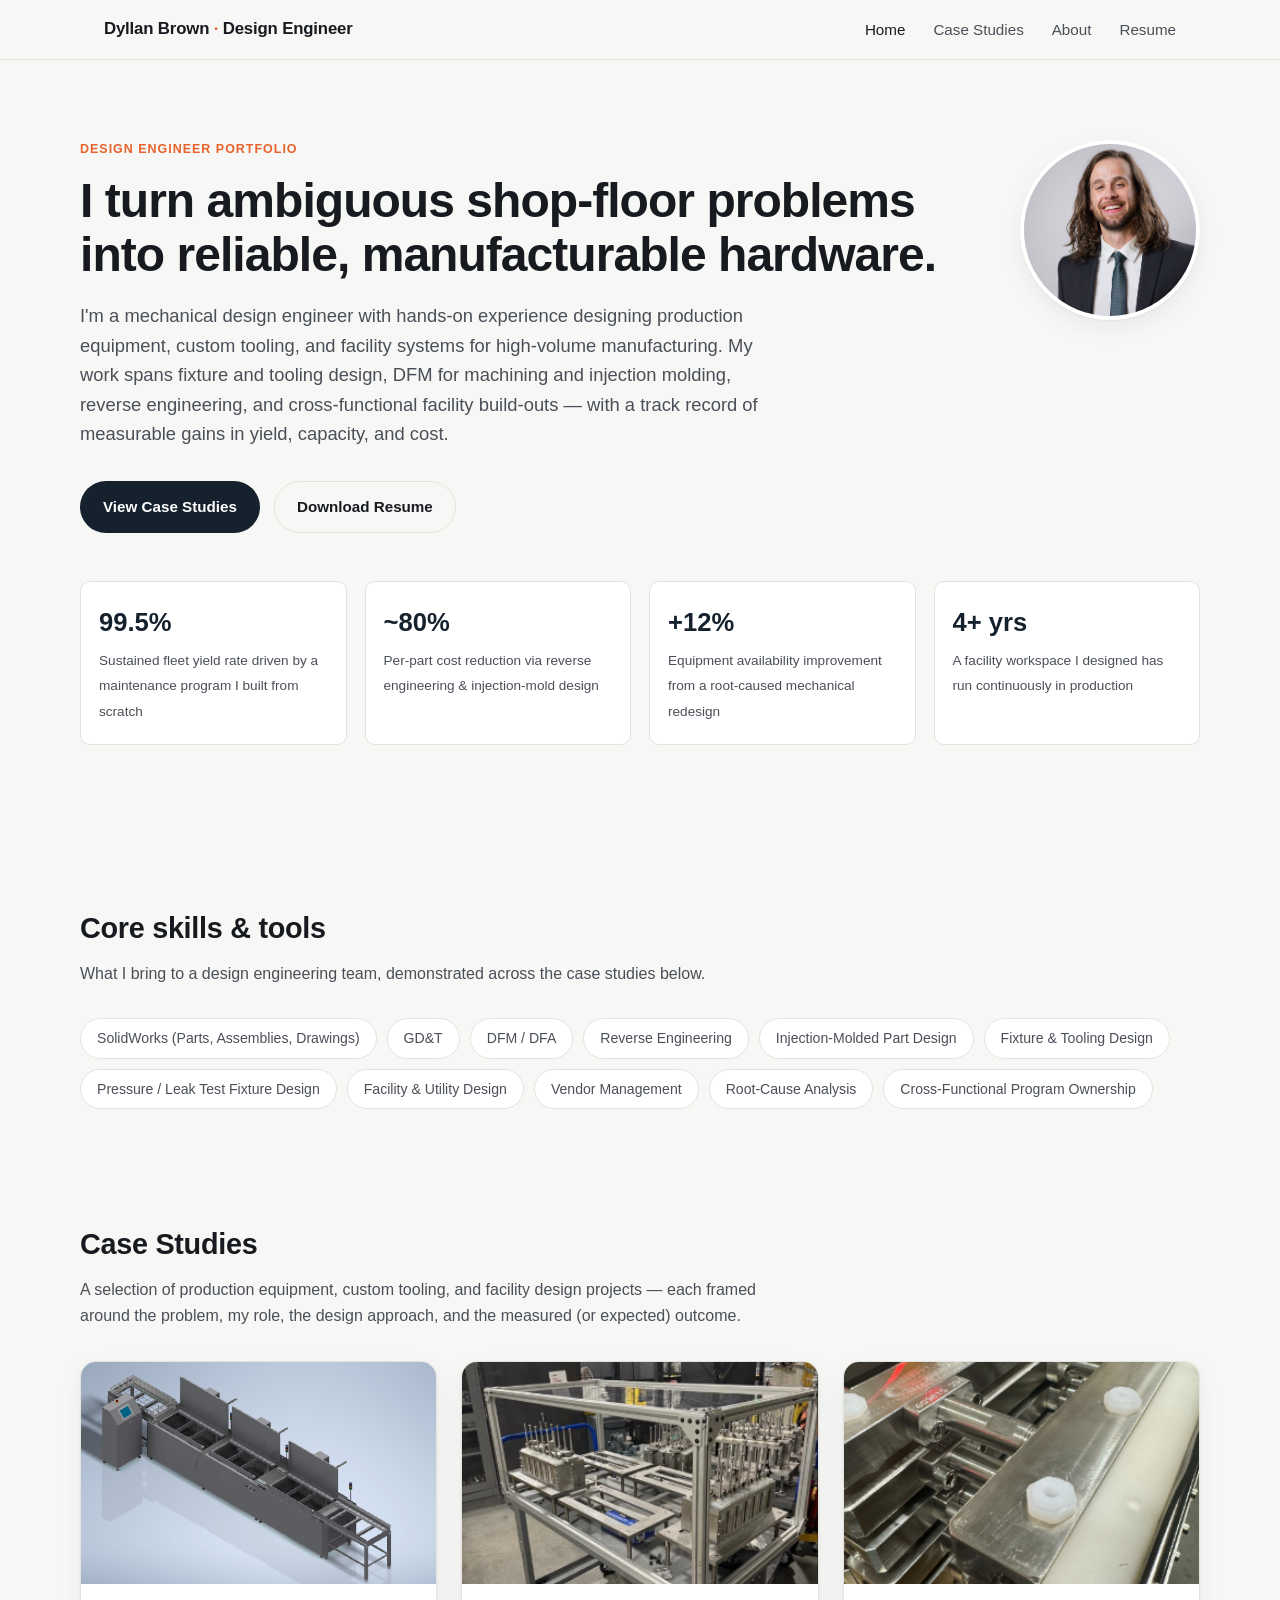
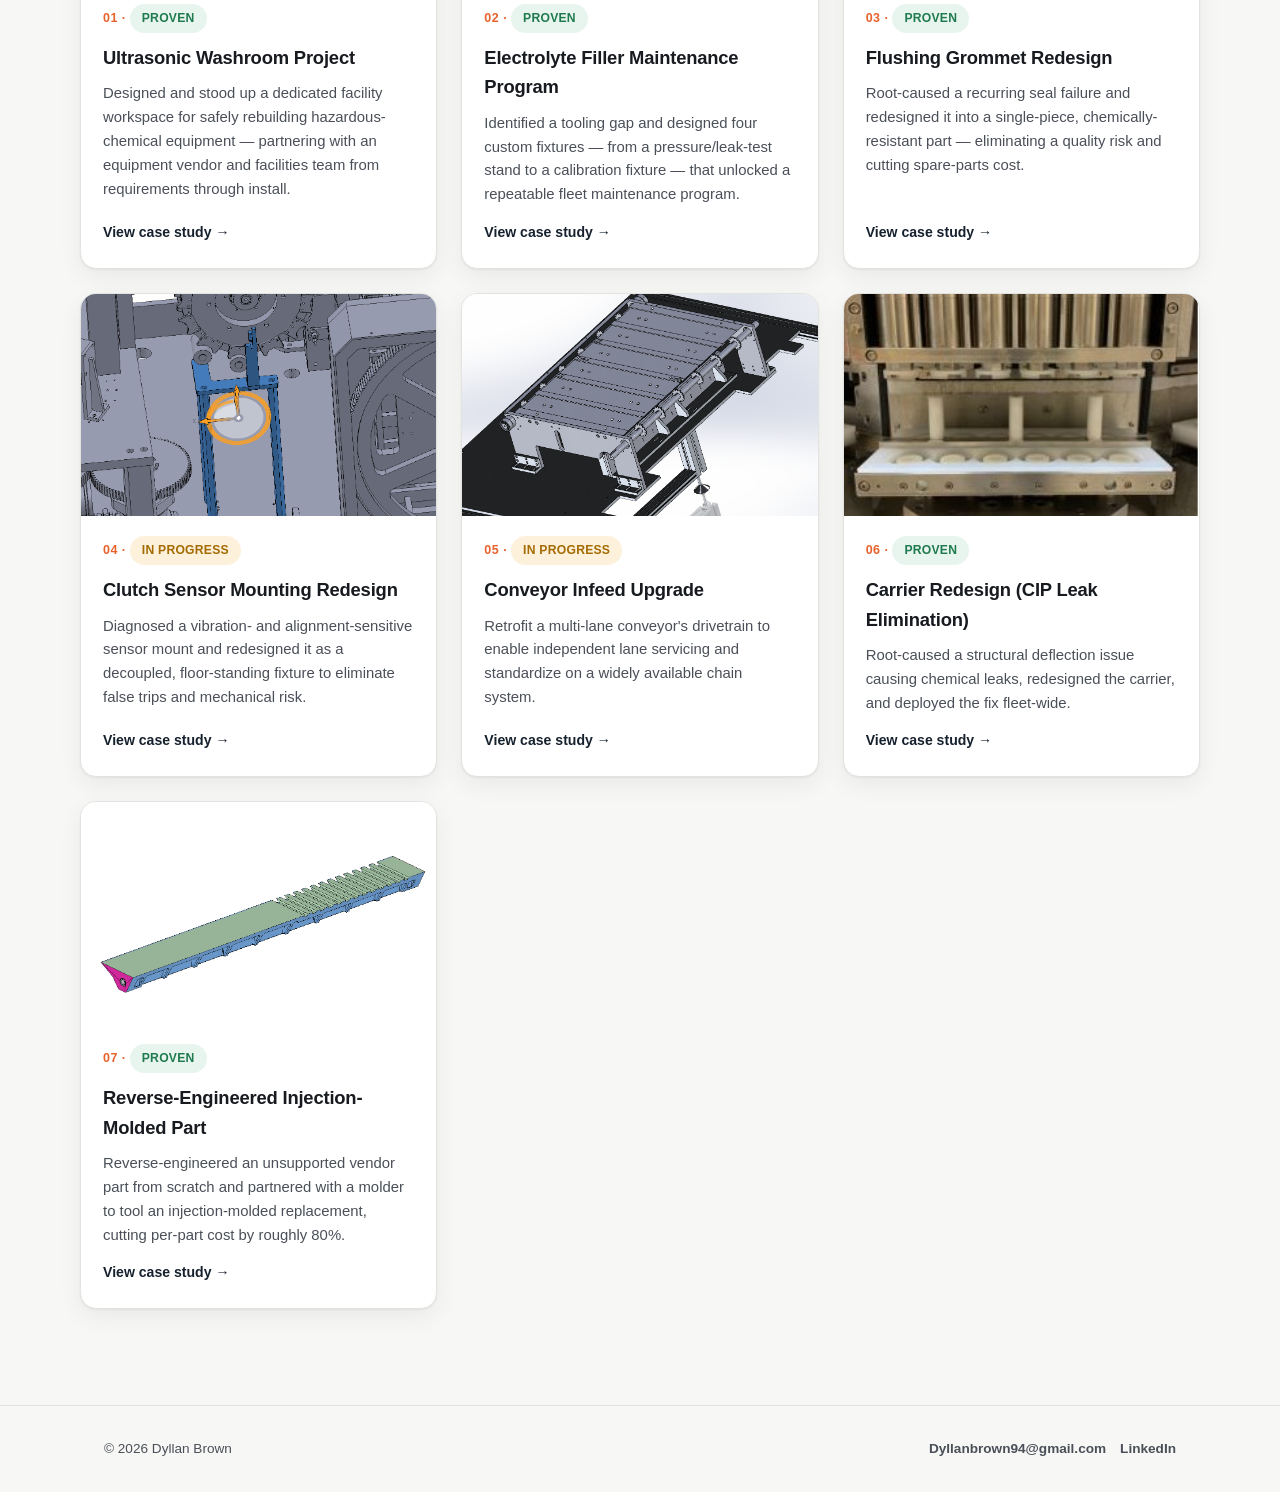
==== index.html @ 41548aa2 "Add files via upload initial portfolio upload" ====
<!DOCTYPE html>
<html lang="en">
<head>
  <meta charset="UTF-8">
  <meta name="viewport" content="width=device-width, initial-scale=1.0">
  <title>Dyllan Brown — Design Engineer Portfolio</title>
  <meta name="description" content="Design engineer portfolio — production equipment, custom fixtures, and facility design case studies.">
  <link rel="stylesheet" href="css/styles.css">
</head>
<body>

  <header class="site-header">
    <nav class="nav">
      <a class="nav-brand" href="index.html">Dyllan Brown <span class="brand-accent">·</span> Design Engineer</a>
      <button class="nav-toggle" aria-label="Toggle navigation">&#9776;</button>
      <ul class="nav-links">
        <li><a href="index.html" class="active">Home</a></li>
        <li><a href="index.html#case-studies">Case Studies</a></li>
        <li><a href="about.html">About</a></li>
        <li><a href="about.html#resume">Resume</a></li>
      </ul>
    </nav>
  </header>

  <main>
    <section class="hero container">
      <div class="hero-flex">
        <div class="hero-text">
          <p class="eyebrow">Design Engineer Portfolio</p>
          <h1>I turn ambiguous shop-floor problems into reliable, manufacturable hardware.</h1>
          <p class="lede">
            I'm a mechanical design engineer with hands-on experience designing production equipment, custom tooling, and
            facility systems for high-volume manufacturing. My work spans fixture and tooling design, DFM for machining and
            injection molding, reverse engineering, and cross-functional facility build-outs — with a track record of
            measurable gains in yield, capacity, and cost.
          </p>
          <div class="btn-row">
            <a class="btn btn-primary" href="#case-studies">View Case Studies</a>
            <a class="btn btn-secondary" href="about.html#resume">Download Resume</a>
          </div>
        </div>
        <div class="hero-photo">
          <img src="assets/images/headshot.jpg" alt="Portrait of Dyllan Brown">
        </div>
      </div>

      <div class="stat-strip">
        <div class="stat-chip">
          <span class="stat-number">99.5%</span>
          <span class="stat-label">Sustained fleet yield rate driven by a maintenance program I built from scratch</span>
        </div>
        <div class="stat-chip">
          <span class="stat-number">~80%</span>
          <span class="stat-label">Per-part cost reduction via reverse engineering &amp; injection-mold design</span>
        </div>
        <div class="stat-chip">
          <span class="stat-number">+12%</span>
          <span class="stat-label">Equipment availability improvement from a root-caused mechanical redesign</span>
        </div>
        <div class="stat-chip">
          <span class="stat-number">4+ yrs</span>
          <span class="stat-label">A facility workspace I designed has run continuously in production</span>
        </div>
      </div>
    </section>

    <section class="section container">
      <div class="section-head">
        <h2>Core skills &amp; tools</h2>
        <p>What I bring to a design engineering team, demonstrated across the case studies below.</p>
      </div>
      <div class="pill-row">
        <span class="pill">SolidWorks (Parts, Assemblies, Drawings)</span>
        <span class="pill">GD&amp;T</span>
        <span class="pill">DFM / DFA</span>
        <span class="pill">Reverse Engineering</span>
        <span class="pill">Injection-Molded Part Design</span>
        <span class="pill">Fixture &amp; Tooling Design</span>
        <span class="pill">Pressure / Leak Test Fixture Design</span>
        <span class="pill">Facility &amp; Utility Design</span>
        <span class="pill">Vendor Management</span>
        <span class="pill">Root-Cause Analysis</span>
        <span class="pill">Cross-Functional Program Ownership</span>
      </div>
    </section>

    <section class="section container" id="case-studies">
      <div class="section-head">
        <h2>Case Studies</h2>
        <p>A selection of production equipment, custom tooling, and facility design projects — each framed around the
          problem, my role, the design approach, and the measured (or expected) outcome.</p>
      </div>

      <div class="card-grid">

        <a class="case-card" href="case-studies/ultrasonic-washroom-project.html">
          <div class="card-thumb"><img src="assets/images/ultrasonic-washroom/isometric-render-1.png" alt="Ultrasonic Washroom Project isometric render"></div>
          <div class="card-body">
            <span class="card-index">01 &middot; <span class="badge badge-proven">Proven</span></span>
            <h3>Ultrasonic Washroom Project</h3>
            <p>Designed and stood up a dedicated facility workspace for safely rebuilding hazardous-chemical equipment —
              partnering with an equipment vendor and facilities team from requirements through install.</p>
            <span class="card-link">View case study &rarr;</span>
          </div>
        </a>

        <a class="case-card" href="case-studies/electrolyte-filler-maintenance-program.html">
          <div class="card-thumb"><img src="assets/images/fill-head-cart/photo.png" alt="Fill Head Cart from the Electrolyte Filler Maintenance Program"></div>
          <div class="card-body">
            <span class="card-index">02 &middot; <span class="badge badge-proven">Proven</span></span>
            <h3>Electrolyte Filler Maintenance Program</h3>
            <p>Identified a tooling gap and designed four custom fixtures — from a pressure/leak-test stand to a
              calibration fixture — that unlocked a repeatable fleet maintenance program.</p>
            <span class="card-link">View case study &rarr;</span>
          </div>
        </a>

        <a class="case-card" href="case-studies/flushing-grommet.html">
          <div class="card-thumb"><img src="assets/images/flushing-grommet/photo-produced-parts.png" alt="Flushing Grommet manifold assemblies"></div>
          <div class="card-body">
            <span class="card-index">03 &middot; <span class="badge badge-proven">Proven</span></span>
            <h3>Flushing Grommet Redesign</h3>
            <p>Root-caused a recurring seal failure and redesigned it into a single-piece, chemically-resistant part —
              eliminating a quality risk and cutting spare-parts cost.</p>
            <span class="card-link">View case study &rarr;</span>
          </div>
        </a>

        <a class="case-card" href="case-studies/d14-clutch-sensor-mounting.html">
          <div class="card-thumb"><img src="assets/images/d14-clutch-sensor/v2-render.png" alt="Clutch Sensor Mounting Redesign v2 bracket"></div>
          <div class="card-body">
            <span class="card-index">04 &middot; <span class="badge badge-progress">In Progress</span></span>
            <h3>Clutch Sensor Mounting Redesign</h3>
            <p>Diagnosed a vibration- and alignment-sensitive sensor mount and redesigned it as a decoupled,
              floor-standing fixture to eliminate false trips and mechanical risk.</p>
            <span class="card-link">View case study &rarr;</span>
          </div>
        </a>

        <a class="case-card" href="case-studies/cell-wash-infeed-upgrade.html">
          <div class="card-thumb"><img src="assets/images/cell-wash-infeed/infeed-assembly-render.png" alt="Conveyor Infeed Upgrade assembly render"></div>
          <div class="card-body">
            <span class="card-index">05 &middot; <span class="badge badge-progress">In Progress</span></span>
            <h3>Conveyor Infeed Upgrade</h3>
            <p>Retrofit a multi-lane conveyor's drivetrain to enable independent lane servicing and standardize on a
              widely available chain system.</p>
            <span class="card-link">View case study &rarr;</span>
          </div>
        </a>

        <a class="case-card" href="case-studies/new-boat.html">
          <div class="card-thumb"><img src="assets/images/carrier-redesign/photo-in-service.png" alt="Carrier Redesign docked under the fill head assembly"></div>
          <div class="card-body">
            <span class="card-index">06 &middot; <span class="badge badge-proven">Proven</span></span>
            <h3>Carrier Redesign (CIP Leak Elimination)</h3>
            <p>Root-caused a structural deflection issue causing chemical leaks, redesigned the carrier, and deployed
              the fix fleet-wide.</p>
            <span class="card-link">View case study &rarr;</span>
          </div>
        </a>

        <a class="case-card" href="case-studies/pre-post-weigh-transition-pieces.html">
          <div class="card-thumb"><img src="assets/images/pre-post-weigh/full-part-render-clean.png" alt="Reverse-engineered conveyance transition part"></div>
          <div class="card-body">
            <span class="card-index">07 &middot; <span class="badge badge-proven">Proven</span></span>
            <h3>Reverse-Engineered Injection-Molded Part</h3>
            <p>Reverse-engineered an unsupported vendor part from scratch and partnered with a molder to tool an
              injection-molded replacement, cutting per-part cost by roughly 80%.</p>
            <span class="card-link">View case study &rarr;</span>
          </div>
        </a>

      </div>
    </section>
  </main>

  <footer class="site-footer">
    <div class="container">
      <span>&copy; <span id="year"></span> Dyllan Brown</span>
      <div class="contact-links">
        <a href="mailto:Dyllanbrown94@gmail.com">Dyllanbrown94@gmail.com</a>
        <a href="https://www.linkedin.com/in/dyllan-brown-eng/" target="_blank" rel="noopener">LinkedIn</a>
      </div>
    </div>
  </footer>

  <script src="js/main.js"></script>
  <script>document.getElementById("year").textContent = new Date().getFullYear();</script>
</body>
</html>
---- css/styles.css ----
/* ==========================================================================
   Design Engineer Portfolio — Shared Stylesheet
   Plain CSS, no build step. Edit variables below to re-theme the whole site.
   ========================================================================== */

:root {
  --color-bg: #f7f7f5;
  --color-surface: #ffffff;
  --color-ink: #171a1f;
  --color-ink-soft: #4a4f58;
  --color-border: #e3e3df;
  --color-primary: #16212e;
  --color-accent: #e8622c;
  --color-accent-soft: #fdece2;
  --color-success: #1f7a4d;
  --color-success-soft: #e7f5ee;
  --color-progress: #a36b00;
  --color-progress-soft: #fdf1dc;
  --radius-md: 10px;
  --radius-lg: 16px;
  --shadow-card: 0 1px 2px rgba(23, 26, 31, 0.06), 0 8px 24px rgba(23, 26, 31, 0.06);
  --shadow-card-hover: 0 4px 10px rgba(23, 26, 31, 0.08), 0 16px 32px rgba(23, 26, 31, 0.10);
  --max-width: 1120px;
  --font-sans: -apple-system, BlinkMacSystemFont, "Segoe UI", Roboto, "Helvetica Neue", Arial, sans-serif;
}

* { box-sizing: border-box; }

html { scroll-behavior: smooth; }

body {
  margin: 0;
  font-family: var(--font-sans);
  color: var(--color-ink);
  background: var(--color-bg);
  line-height: 1.6;
  -webkit-font-smoothing: antialiased;
}

img { max-width: 100%; display: block; }

a { color: inherit; }

.container {
  max-width: var(--max-width);
  margin: 0 auto;
  padding: 0 24px;
}

/* ---------- Header / Nav ---------- */

.site-header {
  position: sticky;
  top: 0;
  z-index: 50;
  background: rgba(247, 247, 245, 0.92);
  backdrop-filter: blur(8px);
  border-bottom: 1px solid var(--color-border);
}

.nav {
  display: flex;
  align-items: center;
  justify-content: space-between;
  padding: 16px 24px;
  max-width: var(--max-width);
  margin: 0 auto;
}

.nav-brand {
  font-weight: 700;
  font-size: 1.05rem;
  text-decoration: none;
  letter-spacing: -0.01em;
}

.nav-brand .brand-accent { color: var(--color-accent); }

.nav-links {
  display: flex;
  gap: 28px;
  list-style: none;
  margin: 0;
  padding: 0;
}

.nav-links a {
  text-decoration: none;
  font-size: 0.95rem;
  font-weight: 500;
  color: var(--color-ink-soft);
  transition: color 0.15s ease;
}

.nav-links a:hover,
.nav-links a.active { color: var(--color-ink); }

.nav-toggle {
  display: none;
  background: none;
  border: none;
  font-size: 1.5rem;
  cursor: pointer;
  color: var(--color-ink);
}

@media (max-width: 720px) {
  .nav-toggle { display: block; }
  .nav-links {
    position: absolute;
    top: 100%;
    left: 0;
    right: 0;
    background: var(--color-surface);
    border-bottom: 1px solid var(--color-border);
    flex-direction: column;
    gap: 0;
    display: none;
    padding: 8px 0;
  }
  .nav-links.open { display: flex; }
  .nav-links li { width: 100%; }
  .nav-links a {
    display: block;
    padding: 14px 24px;
  }
}

/* ---------- Hero ---------- */

.hero {
  padding: 80px 0 56px;
}

.hero-flex {
  display: flex;
  align-items: flex-start;
  justify-content: space-between;
  gap: 48px;
}

.hero-text { flex: 1 1 560px; min-width: 0; }

.hero-photo {
  flex: 0 0 auto;
  width: 180px;
  height: 180px;
  border-radius: 50%;
  overflow: hidden;
  border: 4px solid var(--color-surface);
  box-shadow: var(--shadow-card);
  background: #eef0f0;
}

.hero-photo img {
  width: 100%;
  height: 100%;
  object-fit: cover;
}

@media (max-width: 760px) {
  .hero-flex { flex-direction: column-reverse; align-items: center; text-align: center; }
  .hero-text { text-align: left; }
  .hero-photo { width: 140px; height: 140px; }
}

.eyebrow {
  text-transform: uppercase;
  letter-spacing: 0.08em;
  font-size: 0.78rem;
  font-weight: 700;
  color: var(--color-accent);
  margin: 0 0 14px;
}

.hero h1 {
  font-size: clamp(2.1rem, 4vw, 3rem);
  line-height: 1.12;
  margin: 0 0 20px;
  letter-spacing: -0.02em;
}

.hero .lede {
  font-size: 1.15rem;
  color: var(--color-ink-soft);
  max-width: 680px;
  margin: 0 0 32px;
}

.btn-row { display: flex; gap: 14px; flex-wrap: wrap; }

.btn {
  display: inline-flex;
  align-items: center;
  gap: 8px;
  padding: 13px 22px;
  border-radius: 999px;
  text-decoration: none;
  font-weight: 600;
  font-size: 0.95rem;
  transition: transform 0.15s ease, box-shadow 0.15s ease;
  border: 1px solid transparent;
}

.btn:hover { transform: translateY(-1px); }

.btn-primary {
  background: var(--color-primary);
  color: #fff;
}

.btn-secondary {
  background: transparent;
  color: var(--color-ink);
  border-color: var(--color-border);
}

/* ---------- Stat strip ---------- */

.stat-strip {
  display: grid;
  grid-template-columns: repeat(auto-fit, minmax(160px, 1fr));
  gap: 18px;
  margin: 48px 0;
}

.stat-chip {
  background: var(--color-surface);
  border: 1px solid var(--color-border);
  border-radius: var(--radius-md);
  padding: 20px 18px;
  text-align: left;
}

.stat-chip .stat-number {
  font-size: 1.6rem;
  font-weight: 800;
  color: var(--color-primary);
  display: block;
  margin-bottom: 4px;
}

.stat-chip .stat-label {
  font-size: 0.85rem;
  color: var(--color-ink-soft);
}

/* ---------- Section headings ---------- */

.section {
  padding: 56px 0;
}

.section-head {
  margin-bottom: 32px;
  max-width: 680px;
}

.section-head h2 {
  font-size: 1.8rem;
  margin: 0 0 10px;
  letter-spacing: -0.01em;
}

.section-head p {
  color: var(--color-ink-soft);
  margin: 0;
}

/* ---------- Skills pills ---------- */

.pill-row {
  display: flex;
  flex-wrap: wrap;
  gap: 10px;
}

.pill {
  background: var(--color-surface);
  border: 1px solid var(--color-border);
  padding: 8px 16px;
  border-radius: 999px;
  font-size: 0.88rem;
  font-weight: 500;
  color: var(--color-ink-soft);
}

/* ---------- Case study cards grid ---------- */

.card-grid {
  display: grid;
  grid-template-columns: repeat(auto-fill, minmax(300px, 1fr));
  gap: 24px;
}

.case-card {
  background: var(--color-surface);
  border: 1px solid var(--color-border);
  border-radius: var(--radius-lg);
  overflow: hidden;
  text-decoration: none;
  color: inherit;
  display: flex;
  flex-direction: column;
  box-shadow: var(--shadow-card);
  transition: box-shadow 0.18s ease, transform 0.18s ease;
}

.case-card:hover {
  box-shadow: var(--shadow-card-hover);
  transform: translateY(-2px);
}

.case-card .card-thumb {
  aspect-ratio: 16 / 10;
  background: #eef0f0;
  overflow: hidden;
}

.case-card .card-thumb img { width: 100%; height: 100%; object-fit: cover; }

.case-card .card-body {
  padding: 20px 22px 24px;
  display: flex;
  flex-direction: column;
  gap: 10px;
  flex: 1;
}

.case-card .card-index {
  font-size: 0.78rem;
  font-weight: 700;
  color: var(--color-accent);
  letter-spacing: 0.04em;
}

.case-card h3 {
  margin: 0;
  font-size: 1.15rem;
  letter-spacing: -0.01em;
}

.case-card p {
  margin: 0;
  color: var(--color-ink-soft);
  font-size: 0.93rem;
  flex: 1;
}

.card-link {
  font-size: 0.88rem;
  font-weight: 700;
  color: var(--color-primary);
  margin-top: 4px;
}

/* ---------- Status badges ---------- */

.badge {
  display: inline-flex;
  align-items: center;
  gap: 6px;
  padding: 5px 12px;
  border-radius: 999px;
  font-size: 0.76rem;
  font-weight: 700;
  letter-spacing: 0.02em;
  text-transform: uppercase;
}

.badge-proven {
  background: var(--color-success-soft);
  color: var(--color-success);
}

.badge-progress {
  background: var(--color-progress-soft);
  color: var(--color-progress);
}

/* ---------- Case study page ---------- */

.case-hero {
  padding: 56px 0 32px;
  border-bottom: 1px solid var(--color-border);
}

.case-hero .badge { margin-bottom: 16px; }

.case-hero h1 {
  font-size: clamp(1.9rem, 3.4vw, 2.6rem);
  margin: 0 0 14px;
  letter-spacing: -0.02em;
}

.case-hero .subtitle {
  font-size: 1.1rem;
  color: var(--color-ink-soft);
  font-style: italic;
  margin: 0;
}

.image-frame {
  border-radius: var(--radius-lg);
  overflow: hidden;
  border: 1px solid var(--color-border);
  background: #eef0f0;
  margin: 32px 0;
}

.image-frame img { width: 100%; display: block; }

.image-frame figcaption {
  padding: 12px 18px;
  font-size: 0.85rem;
  color: var(--color-ink-soft);
  background: var(--color-surface);
  border-top: 1px solid var(--color-border);
}

.image-grid {
  display: grid;
  grid-template-columns: repeat(auto-fit, minmax(240px, 1fr));
  gap: 20px;
  margin: 32px 0;
}

.image-grid figure { margin: 0; }

.case-body h2 {
  font-size: 1.4rem;
  margin: 40px 0 14px;
  letter-spacing: -0.01em;
}

.case-body h2:first-of-type { margin-top: 0; }

.case-body p { color: var(--color-ink-soft); max-width: 760px; }

.case-body ul {
  color: var(--color-ink-soft);
  max-width: 760px;
  padding-left: 1.2em;
}

.case-body li { margin-bottom: 10px; }

.sub-project {
  border-left: 3px solid var(--color-accent);
  padding: 4px 0 4px 20px;
  margin: 28px 0;
}

.sub-project h3 {
  margin: 0 0 8px;
  font-size: 1.1rem;
}

.sub-project p {
  margin: 0;
  color: var(--color-ink-soft);
  max-width: 720px;
}

.outcome-panel {
  background: var(--color-success-soft);
  border: 1px solid #cdeadb;
  border-radius: var(--radius-lg);
  padding: 28px 28px 8px;
  margin: 20px 0 32px;
}

.outcome-panel.is-progress {
  background: var(--color-progress-soft);
  border-color: #f3dfb0;
}

.outcome-panel h2 { margin-top: 0 !important; }

.stat-grid {
  display: grid;
  grid-template-columns: repeat(auto-fit, minmax(150px, 1fr));
  gap: 16px;
  margin: 18px 0 20px;
}

.stat-card {
  background: var(--color-surface);
  border-radius: var(--radius-md);
  padding: 16px;
  text-align: center;
  border: 1px solid rgba(0,0,0,0.05);
}

.stat-card .big {
  font-size: 1.5rem;
  font-weight: 800;
  color: var(--color-success);
  display: block;
}

.outcome-panel.is-progress .stat-card .big { color: var(--color-progress); }

.stat-card .small {
  font-size: 0.8rem;
  color: var(--color-ink-soft);
  margin-top: 2px;
  display: block;
}

.case-nav {
  display: flex;
  justify-content: space-between;
  align-items: center;
  padding: 36px 0 64px;
  border-top: 1px solid var(--color-border);
  margin-top: 40px;
  gap: 16px;
  flex-wrap: wrap;
}

.case-nav a {
  text-decoration: none;
  font-weight: 600;
  color: var(--color-primary);
  font-size: 0.95rem;
}

.case-nav .all-link {
  color: var(--color-ink-soft);
  font-weight: 500;
}

/* ---------- About page ---------- */

.skills-grid {
  display: grid;
  grid-template-columns: repeat(auto-fit, minmax(240px, 1fr));
  gap: 24px;
}

.skills-group {
  background: var(--color-surface);
  border: 1px solid var(--color-border);
  border-radius: var(--radius-lg);
  padding: 22px 24px;
}

.skills-group h3 {
  margin: 0 0 14px;
  font-size: 1.02rem;
}

.contact-panel {
  background: var(--color-primary);
  color: #fff;
  border-radius: var(--radius-lg);
  padding: 40px;
  display: flex;
  flex-wrap: wrap;
  gap: 24px;
  justify-content: space-between;
  align-items: center;
}

.contact-panel h2 { margin: 0 0 8px; color: #fff; }
.contact-panel p { margin: 0; color: rgba(255,255,255,0.78); }

.contact-links {
  display: flex;
  gap: 14px;
  flex-wrap: wrap;
}

.contact-panel .btn-primary {
  background: #fff;
  color: var(--color-primary);
}

.contact-panel .btn-secondary {
  border-color: rgba(255,255,255,0.4);
  color: #fff;
}

.placeholder-note {
  font-size: 0.82rem;
  color: var(--color-accent);
  background: var(--color-accent-soft);
  border: 1px dashed var(--color-accent);
  border-radius: var(--radius-md);
  padding: 10px 14px;
  margin: 10px 0 0;
}

/* ---------- Footer ---------- */

.site-footer {
  border-top: 1px solid var(--color-border);
  padding: 32px 0;
  margin-top: 40px;
}

.site-footer .container {
  display: flex;
  justify-content: space-between;
  align-items: center;
  flex-wrap: wrap;
  gap: 12px;
  font-size: 0.85rem;
  color: var(--color-ink-soft);
}

.site-footer a { text-decoration: none; font-weight: 600; color: var(--color-ink-soft); }
.site-footer a:hover { color: var(--color-ink); }
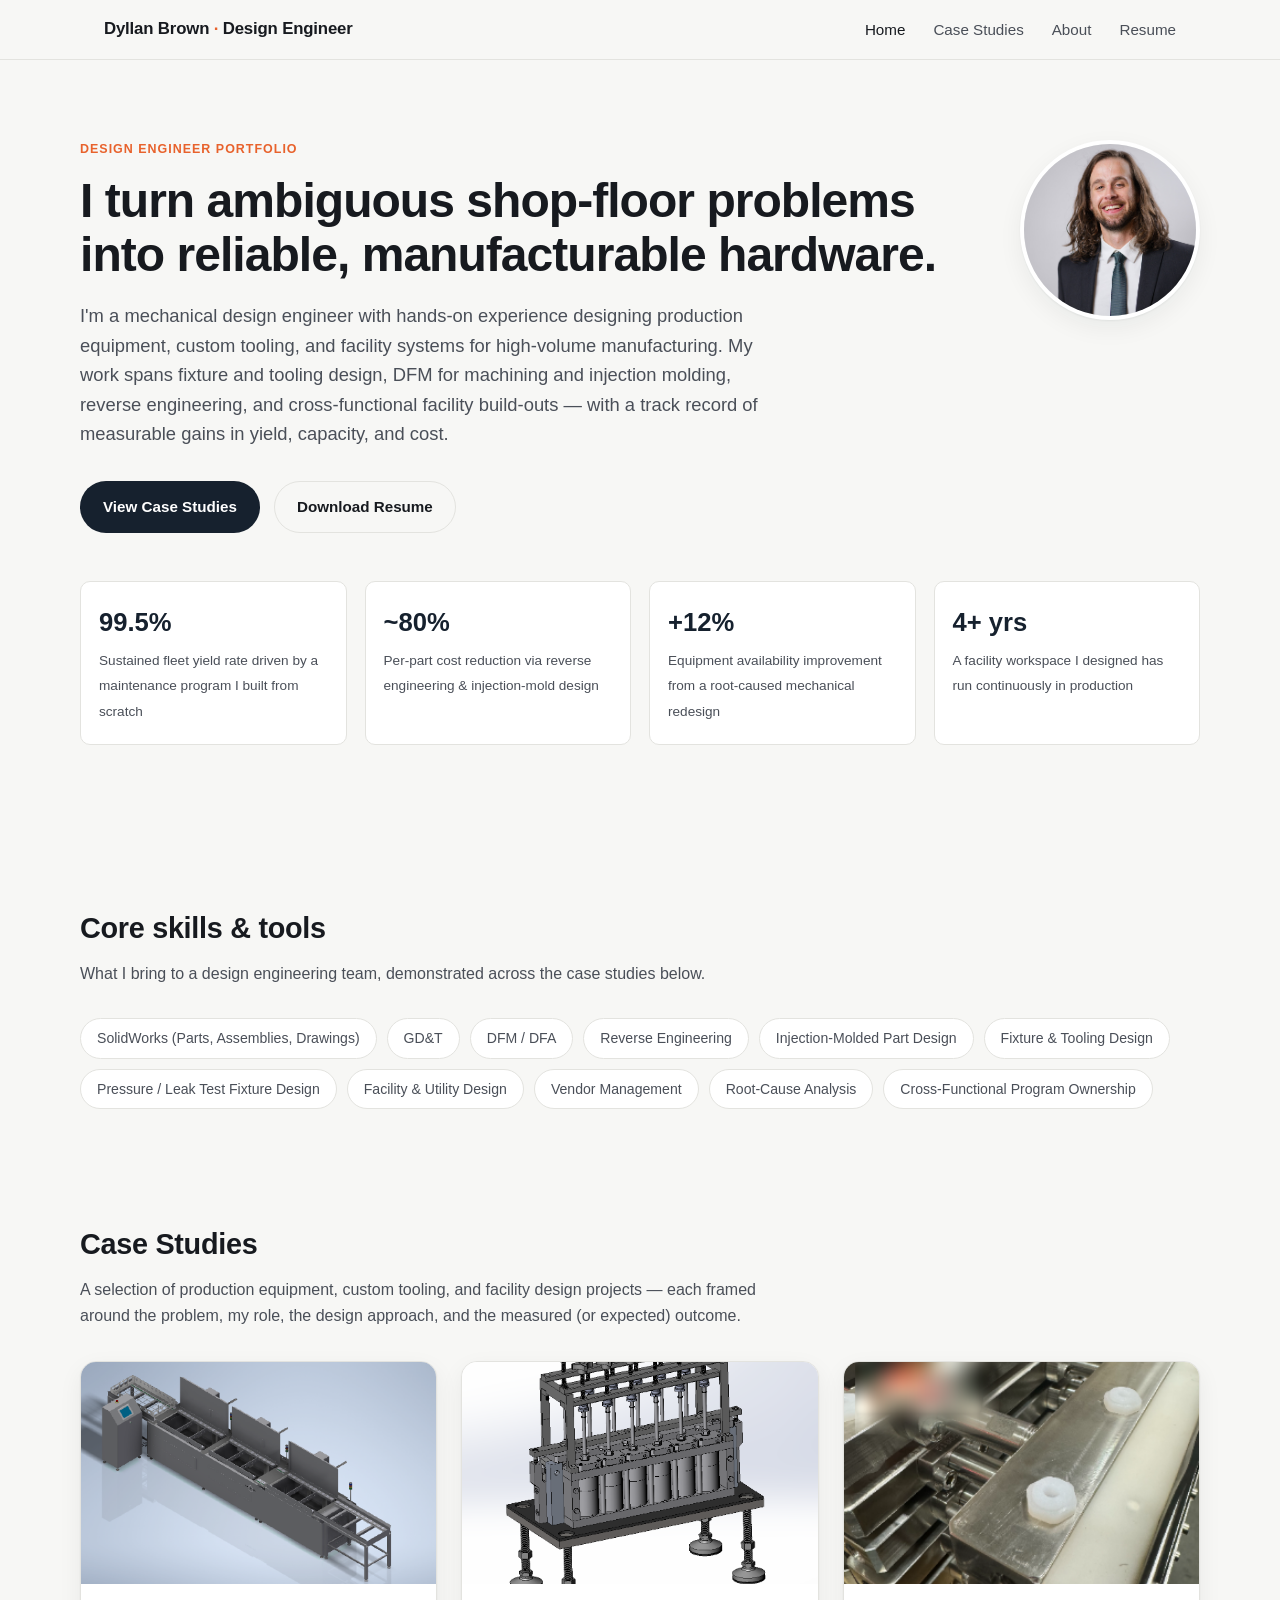
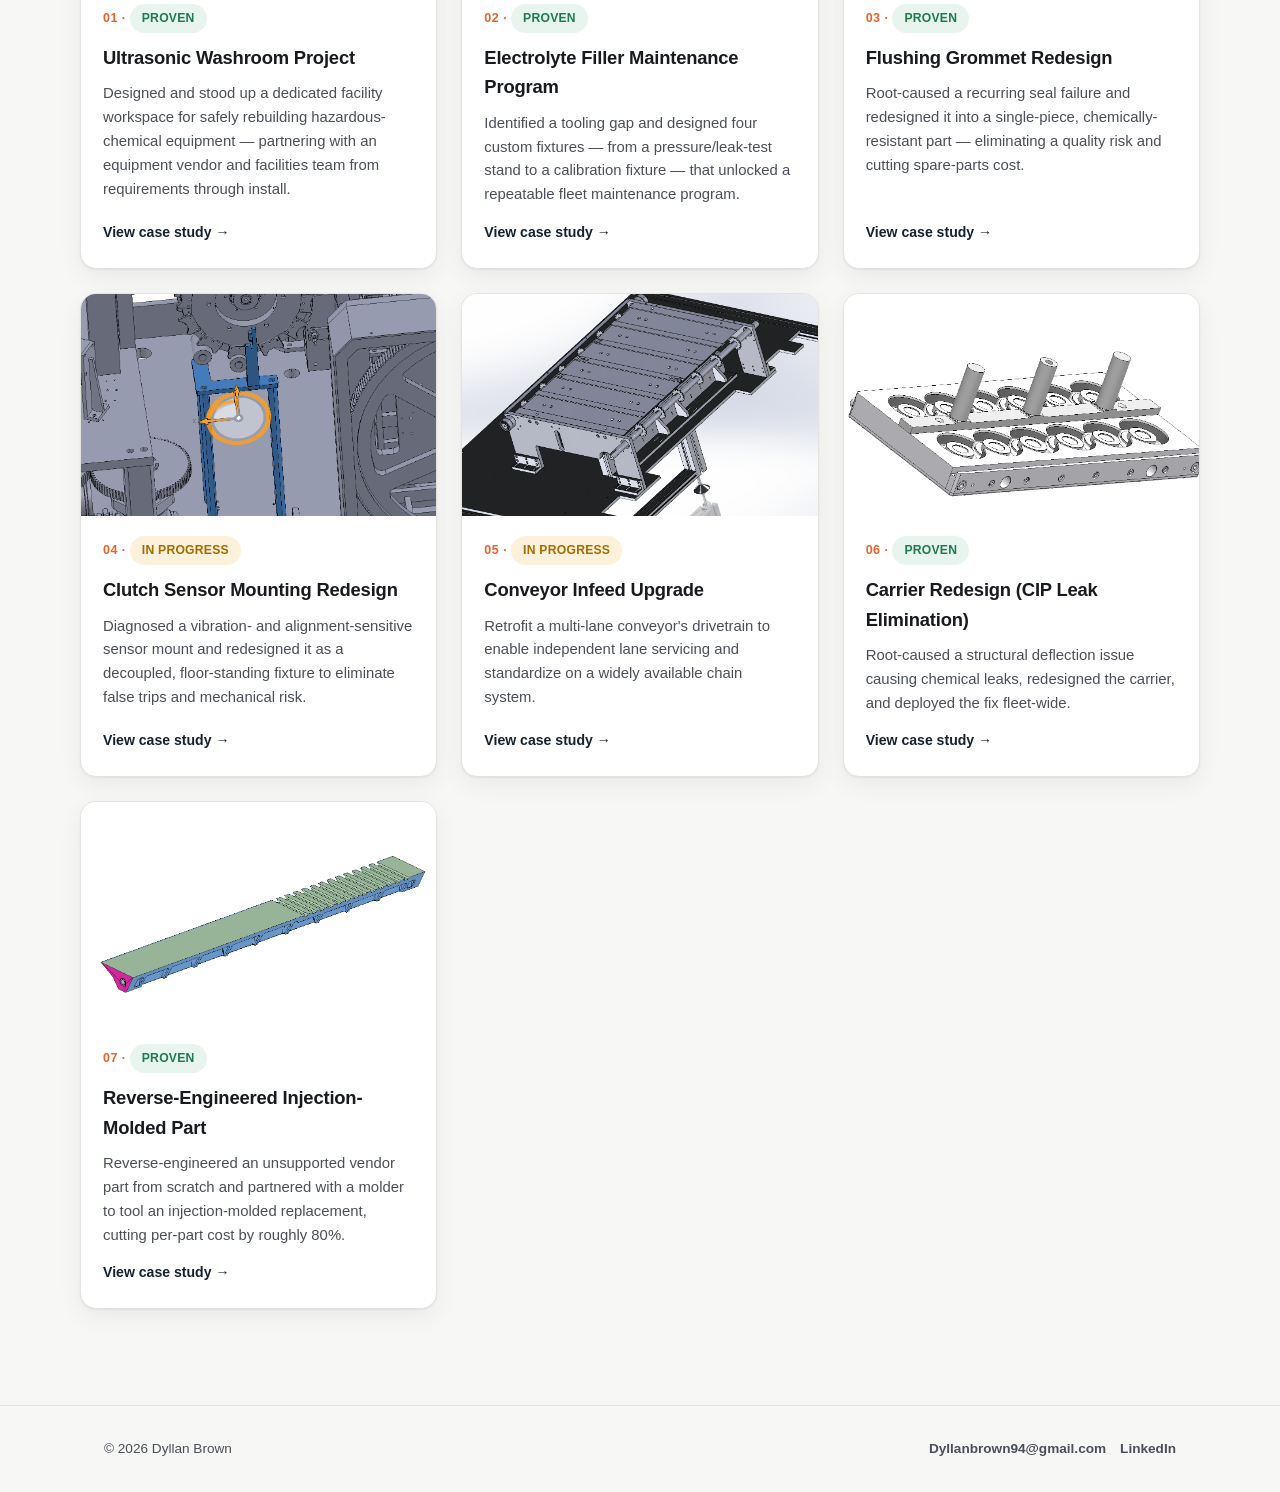
==== commit 5b1be73f: "Add files via upload portfolio upload_rev2" ====
--- a/index.html
+++ b/index.html
@@ -1,190 +1,190 @@
-<!DOCTYPE html>
-<html lang="en">
-<head>
-  <meta charset="UTF-8">
-  <meta name="viewport" content="width=device-width, initial-scale=1.0">
-  <title>Dyllan Brown — Design Engineer Portfolio</title>
-  <meta name="description" content="Design engineer portfolio — production equipment, custom fixtures, and facility design case studies.">
-  <link rel="stylesheet" href="css/styles.css">
-</head>
-<body>
-
-  <header class="site-header">
-    <nav class="nav">
-      <a class="nav-brand" href="index.html">Dyllan Brown <span class="brand-accent">·</span> Design Engineer</a>
-      <button class="nav-toggle" aria-label="Toggle navigation">&#9776;</button>
-      <ul class="nav-links">
-        <li><a href="index.html" class="active">Home</a></li>
-        <li><a href="index.html#case-studies">Case Studies</a></li>
-        <li><a href="about.html">About</a></li>
-        <li><a href="about.html#resume">Resume</a></li>
-      </ul>
-    </nav>
-  </header>
-
-  <main>
-    <section class="hero container">
-      <div class="hero-flex">
-        <div class="hero-text">
-          <p class="eyebrow">Design Engineer Portfolio</p>
-          <h1>I turn ambiguous shop-floor problems into reliable, manufacturable hardware.</h1>
-          <p class="lede">
-            I'm a mechanical design engineer with hands-on experience designing production equipment, custom tooling, and
-            facility systems for high-volume manufacturing. My work spans fixture and tooling design, DFM for machining and
-            injection molding, reverse engineering, and cross-functional facility build-outs — with a track record of
-            measurable gains in yield, capacity, and cost.
-          </p>
-          <div class="btn-row">
-            <a class="btn btn-primary" href="#case-studies">View Case Studies</a>
-            <a class="btn btn-secondary" href="about.html#resume">Download Resume</a>
-          </div>
-        </div>
-        <div class="hero-photo">
-          <img src="assets/images/headshot.jpg" alt="Portrait of Dyllan Brown">
-        </div>
-      </div>
-
-      <div class="stat-strip">
-        <div class="stat-chip">
-          <span class="stat-number">99.5%</span>
-          <span class="stat-label">Sustained fleet yield rate driven by a maintenance program I built from scratch</span>
-        </div>
-        <div class="stat-chip">
-          <span class="stat-number">~80%</span>
-          <span class="stat-label">Per-part cost reduction via reverse engineering &amp; injection-mold design</span>
-        </div>
-        <div class="stat-chip">
-          <span class="stat-number">+12%</span>
-          <span class="stat-label">Equipment availability improvement from a root-caused mechanical redesign</span>
-        </div>
-        <div class="stat-chip">
-          <span class="stat-number">4+ yrs</span>
-          <span class="stat-label">A facility workspace I designed has run continuously in production</span>
-        </div>
-      </div>
-    </section>
-
-    <section class="section container">
-      <div class="section-head">
-        <h2>Core skills &amp; tools</h2>
-        <p>What I bring to a design engineering team, demonstrated across the case studies below.</p>
-      </div>
-      <div class="pill-row">
-        <span class="pill">SolidWorks (Parts, Assemblies, Drawings)</span>
-        <span class="pill">GD&amp;T</span>
-        <span class="pill">DFM / DFA</span>
-        <span class="pill">Reverse Engineering</span>
-        <span class="pill">Injection-Molded Part Design</span>
-        <span class="pill">Fixture &amp; Tooling Design</span>
-        <span class="pill">Pressure / Leak Test Fixture Design</span>
-        <span class="pill">Facility &amp; Utility Design</span>
-        <span class="pill">Vendor Management</span>
-        <span class="pill">Root-Cause Analysis</span>
-        <span class="pill">Cross-Functional Program Ownership</span>
-      </div>
-    </section>
-
-    <section class="section container" id="case-studies">
-      <div class="section-head">
-        <h2>Case Studies</h2>
-        <p>A selection of production equipment, custom tooling, and facility design projects — each framed around the
-          problem, my role, the design approach, and the measured (or expected) outcome.</p>
-      </div>
-
-      <div class="card-grid">
-
-        <a class="case-card" href="case-studies/ultrasonic-washroom-project.html">
-          <div class="card-thumb"><img src="assets/images/ultrasonic-washroom/isometric-render-1.png" alt="Ultrasonic Washroom Project isometric render"></div>
-          <div class="card-body">
-            <span class="card-index">01 &middot; <span class="badge badge-proven">Proven</span></span>
-            <h3>Ultrasonic Washroom Project</h3>
-            <p>Designed and stood up a dedicated facility workspace for safely rebuilding hazardous-chemical equipment —
-              partnering with an equipment vendor and facilities team from requirements through install.</p>
-            <span class="card-link">View case study &rarr;</span>
-          </div>
-        </a>
-
-        <a class="case-card" href="case-studies/electrolyte-filler-maintenance-program.html">
-          <div class="card-thumb"><img src="assets/images/fill-head-cart/photo.png" alt="Fill Head Cart from the Electrolyte Filler Maintenance Program"></div>
-          <div class="card-body">
-            <span class="card-index">02 &middot; <span class="badge badge-proven">Proven</span></span>
-            <h3>Electrolyte Filler Maintenance Program</h3>
-            <p>Identified a tooling gap and designed four custom fixtures — from a pressure/leak-test stand to a
-              calibration fixture — that unlocked a repeatable fleet maintenance program.</p>
-            <span class="card-link">View case study &rarr;</span>
-          </div>
-        </a>
-
-        <a class="case-card" href="case-studies/flushing-grommet.html">
-          <div class="card-thumb"><img src="assets/images/flushing-grommet/photo-produced-parts.png" alt="Flushing Grommet manifold assemblies"></div>
-          <div class="card-body">
-            <span class="card-index">03 &middot; <span class="badge badge-proven">Proven</span></span>
-            <h3>Flushing Grommet Redesign</h3>
-            <p>Root-caused a recurring seal failure and redesigned it into a single-piece, chemically-resistant part —
-              eliminating a quality risk and cutting spare-parts cost.</p>
-            <span class="card-link">View case study &rarr;</span>
-          </div>
-        </a>
-
-        <a class="case-card" href="case-studies/d14-clutch-sensor-mounting.html">
-          <div class="card-thumb"><img src="assets/images/d14-clutch-sensor/v2-render.png" alt="Clutch Sensor Mounting Redesign v2 bracket"></div>
-          <div class="card-body">
-            <span class="card-index">04 &middot; <span class="badge badge-progress">In Progress</span></span>
-            <h3>Clutch Sensor Mounting Redesign</h3>
-            <p>Diagnosed a vibration- and alignment-sensitive sensor mount and redesigned it as a decoupled,
-              floor-standing fixture to eliminate false trips and mechanical risk.</p>
-            <span class="card-link">View case study &rarr;</span>
-          </div>
-        </a>
-
-        <a class="case-card" href="case-studies/cell-wash-infeed-upgrade.html">
-          <div class="card-thumb"><img src="assets/images/cell-wash-infeed/infeed-assembly-render.png" alt="Conveyor Infeed Upgrade assembly render"></div>
-          <div class="card-body">
-            <span class="card-index">05 &middot; <span class="badge badge-progress">In Progress</span></span>
-            <h3>Conveyor Infeed Upgrade</h3>
-            <p>Retrofit a multi-lane conveyor's drivetrain to enable independent lane servicing and standardize on a
-              widely available chain system.</p>
-            <span class="card-link">View case study &rarr;</span>
-          </div>
-        </a>
-
-        <a class="case-card" href="case-studies/new-boat.html">
-          <div class="card-thumb"><img src="assets/images/carrier-redesign/photo-in-service.png" alt="Carrier Redesign docked under the fill head assembly"></div>
-          <div class="card-body">
-            <span class="card-index">06 &middot; <span class="badge badge-proven">Proven</span></span>
-            <h3>Carrier Redesign (CIP Leak Elimination)</h3>
-            <p>Root-caused a structural deflection issue causing chemical leaks, redesigned the carrier, and deployed
-              the fix fleet-wide.</p>
-            <span class="card-link">View case study &rarr;</span>
-          </div>
-        </a>
-
-        <a class="case-card" href="case-studies/pre-post-weigh-transition-pieces.html">
-          <div class="card-thumb"><img src="assets/images/pre-post-weigh/full-part-render-clean.png" alt="Reverse-engineered conveyance transition part"></div>
-          <div class="card-body">
-            <span class="card-index">07 &middot; <span class="badge badge-proven">Proven</span></span>
-            <h3>Reverse-Engineered Injection-Molded Part</h3>
-            <p>Reverse-engineered an unsupported vendor part from scratch and partnered with a molder to tool an
-              injection-molded replacement, cutting per-part cost by roughly 80%.</p>
-            <span class="card-link">View case study &rarr;</span>
-          </div>
-        </a>
-
-      </div>
-    </section>
-  </main>
-
-  <footer class="site-footer">
-    <div class="container">
-      <span>&copy; <span id="year"></span> Dyllan Brown</span>
-      <div class="contact-links">
-        <a href="mailto:Dyllanbrown94@gmail.com">Dyllanbrown94@gmail.com</a>
-        <a href="https://www.linkedin.com/in/dyllan-brown-eng/" target="_blank" rel="noopener">LinkedIn</a>
-      </div>
-    </div>
-  </footer>
-
-  <script src="js/main.js"></script>
-  <script>document.getElementById("year").textContent = new Date().getFullYear();</script>
-</body>
-</html>
+<!DOCTYPE html>
+<html lang="en">
+<head>
+  <meta charset="UTF-8">
+  <meta name="viewport" content="width=device-width, initial-scale=1.0">
+  <title>Dyllan Brown — Design Engineer Portfolio</title>
+  <meta name="description" content="Design engineer portfolio — production equipment, custom fixtures, and facility design case studies.">
+  <link rel="stylesheet" href="css/styles.css">
+</head>
+<body>
+
+  <header class="site-header">
+    <nav class="nav">
+      <a class="nav-brand" href="index.html">Dyllan Brown <span class="brand-accent">·</span> Design Engineer</a>
+      <button class="nav-toggle" aria-label="Toggle navigation">&#9776;</button>
+      <ul class="nav-links">
+        <li><a href="index.html" class="active">Home</a></li>
+        <li><a href="index.html#case-studies">Case Studies</a></li>
+        <li><a href="about.html">About</a></li>
+        <li><a href="about.html#resume">Resume</a></li>
+      </ul>
+    </nav>
+  </header>
+
+  <main>
+    <section class="hero container">
+      <div class="hero-flex">
+        <div class="hero-text">
+          <p class="eyebrow">Design Engineer Portfolio</p>
+          <h1>I turn ambiguous shop-floor problems into reliable, manufacturable hardware.</h1>
+          <p class="lede">
+            I'm a mechanical design engineer with hands-on experience designing production equipment, custom tooling, and
+            facility systems for high-volume manufacturing. My work spans fixture and tooling design, DFM for machining and
+            injection molding, reverse engineering, and cross-functional facility build-outs — with a track record of
+            measurable gains in yield, capacity, and cost.
+          </p>
+          <div class="btn-row">
+            <a class="btn btn-primary" href="#case-studies">View Case Studies</a>
+            <a class="btn btn-secondary" href="about.html#resume">Download Resume</a>
+          </div>
+        </div>
+        <div class="hero-photo">
+          <img src="assets/images/headshot.jpg" alt="Portrait of Dyllan Brown">
+        </div>
+      </div>
+
+      <div class="stat-strip">
+        <div class="stat-chip">
+          <span class="stat-number">99.5%</span>
+          <span class="stat-label">Sustained fleet yield rate driven by a maintenance program I built from scratch</span>
+        </div>
+        <div class="stat-chip">
+          <span class="stat-number">~80%</span>
+          <span class="stat-label">Per-part cost reduction via reverse engineering &amp; injection-mold design</span>
+        </div>
+        <div class="stat-chip">
+          <span class="stat-number">+12%</span>
+          <span class="stat-label">Equipment availability improvement from a root-caused mechanical redesign</span>
+        </div>
+        <div class="stat-chip">
+          <span class="stat-number">4+ yrs</span>
+          <span class="stat-label">A facility workspace I designed has run continuously in production</span>
+        </div>
+      </div>
+    </section>
+
+    <section class="section container">
+      <div class="section-head">
+        <h2>Core skills &amp; tools</h2>
+        <p>What I bring to a design engineering team, demonstrated across the case studies below.</p>
+      </div>
+      <div class="pill-row">
+        <span class="pill">SolidWorks (Parts, Assemblies, Drawings)</span>
+        <span class="pill">GD&amp;T</span>
+        <span class="pill">DFM / DFA</span>
+        <span class="pill">Reverse Engineering</span>
+        <span class="pill">Injection-Molded Part Design</span>
+        <span class="pill">Fixture &amp; Tooling Design</span>
+        <span class="pill">Pressure / Leak Test Fixture Design</span>
+        <span class="pill">Facility &amp; Utility Design</span>
+        <span class="pill">Vendor Management</span>
+        <span class="pill">Root-Cause Analysis</span>
+        <span class="pill">Cross-Functional Program Ownership</span>
+      </div>
+    </section>
+
+    <section class="section container" id="case-studies">
+      <div class="section-head">
+        <h2>Case Studies</h2>
+        <p>A selection of production equipment, custom tooling, and facility design projects — each framed around the
+          problem, my role, the design approach, and the measured (or expected) outcome.</p>
+      </div>
+
+      <div class="card-grid">
+
+        <a class="case-card" href="case-studies/ultrasonic-washroom-project.html">
+          <div class="card-thumb"><img src="assets/images/ultrasonic-washroom/isometric-render-1.png" alt="Ultrasonic Washroom Project isometric render"></div>
+          <div class="card-body">
+            <span class="card-index">01 &middot; <span class="badge badge-proven">Proven</span></span>
+            <h3>Ultrasonic Washroom Project</h3>
+            <p>Designed and stood up a dedicated facility workspace for safely rebuilding hazardous-chemical equipment —
+              partnering with an equipment vendor and facilities team from requirements through install.</p>
+            <span class="card-link">View case study &rarr;</span>
+          </div>
+        </a>
+
+        <a class="case-card" href="case-studies/electrolyte-filler-maintenance-program.html">
+          <div class="card-thumb"><img src="assets/images/benchtop-leak-test/isometric-render.png" alt="Benchtop Leak Test fixture from the Electrolyte Filler Maintenance Program"></div>
+          <div class="card-body">
+            <span class="card-index">02 &middot; <span class="badge badge-proven">Proven</span></span>
+            <h3>Electrolyte Filler Maintenance Program</h3>
+            <p>Identified a tooling gap and designed four custom fixtures — from a pressure/leak-test stand to a
+              calibration fixture — that unlocked a repeatable fleet maintenance program.</p>
+            <span class="card-link">View case study &rarr;</span>
+          </div>
+        </a>
+
+        <a class="case-card" href="case-studies/flushing-grommet.html">
+          <div class="card-thumb"><img src="assets/images/flushing-grommet/photo-produced-parts.png" alt="Flushing Grommet manifold assemblies"></div>
+          <div class="card-body">
+            <span class="card-index">03 &middot; <span class="badge badge-proven">Proven</span></span>
+            <h3>Flushing Grommet Redesign</h3>
+            <p>Root-caused a recurring seal failure and redesigned it into a single-piece, chemically-resistant part —
+              eliminating a quality risk and cutting spare-parts cost.</p>
+            <span class="card-link">View case study &rarr;</span>
+          </div>
+        </a>
+
+        <a class="case-card" href="case-studies/d14-clutch-sensor-mounting.html">
+          <div class="card-thumb"><img src="assets/images/d14-clutch-sensor/v2-render.png" alt="Clutch Sensor Mounting Redesign v2 bracket"></div>
+          <div class="card-body">
+            <span class="card-index">04 &middot; <span class="badge badge-progress">In Progress</span></span>
+            <h3>Clutch Sensor Mounting Redesign</h3>
+            <p>Diagnosed a vibration- and alignment-sensitive sensor mount and redesigned it as a decoupled,
+              floor-standing fixture to eliminate false trips and mechanical risk.</p>
+            <span class="card-link">View case study &rarr;</span>
+          </div>
+        </a>
+
+        <a class="case-card" href="case-studies/cell-wash-infeed-upgrade.html">
+          <div class="card-thumb"><img src="assets/images/cell-wash-infeed/infeed-assembly-render.png" alt="Conveyor Infeed Upgrade assembly render"></div>
+          <div class="card-body">
+            <span class="card-index">05 &middot; <span class="badge badge-progress">In Progress</span></span>
+            <h3>Conveyor Infeed Upgrade</h3>
+            <p>Retrofit a multi-lane conveyor's drivetrain to enable independent lane servicing and standardize on a
+              widely available chain system.</p>
+            <span class="card-link">View case study &rarr;</span>
+          </div>
+        </a>
+
+        <a class="case-card" href="case-studies/new-boat.html">
+          <div class="card-thumb"><img src="assets/images/carrier-redesign/baseplate-render.png" alt="Carrier Redesign baseplate and support rod geometry"></div>
+          <div class="card-body">
+            <span class="card-index">06 &middot; <span class="badge badge-proven">Proven</span></span>
+            <h3>Carrier Redesign (CIP Leak Elimination)</h3>
+            <p>Root-caused a structural deflection issue causing chemical leaks, redesigned the carrier, and deployed
+              the fix fleet-wide.</p>
+            <span class="card-link">View case study &rarr;</span>
+          </div>
+        </a>
+
+        <a class="case-card" href="case-studies/pre-post-weigh-transition-pieces.html">
+          <div class="card-thumb"><img src="assets/images/pre-post-weigh/full-part-render-clean.png" alt="Reverse-engineered conveyance transition part"></div>
+          <div class="card-body">
+            <span class="card-index">07 &middot; <span class="badge badge-proven">Proven</span></span>
+            <h3>Reverse-Engineered Injection-Molded Part</h3>
+            <p>Reverse-engineered an unsupported vendor part from scratch and partnered with a molder to tool an
+              injection-molded replacement, cutting per-part cost by roughly 80%.</p>
+            <span class="card-link">View case study &rarr;</span>
+          </div>
+        </a>
+
+      </div>
+    </section>
+  </main>
+
+  <footer class="site-footer">
+    <div class="container">
+      <span>&copy; <span id="year"></span> Dyllan Brown</span>
+      <div class="contact-links">
+        <a href="mailto:Dyllanbrown94@gmail.com">Dyllanbrown94@gmail.com</a>
+        <a href="https://www.linkedin.com/in/dyllan-brown-eng/" target="_blank" rel="noopener">LinkedIn</a>
+      </div>
+    </div>
+  </footer>
+
+  <script src="js/main.js"></script>
+  <script>document.getElementById("year").textContent = new Date().getFullYear();</script>
+</body>
+</html>
--- a/css/styles.css
+++ b/css/styles.css
@@ -1,614 +1,614 @@
-/* ==========================================================================
-   Design Engineer Portfolio — Shared Stylesheet
-   Plain CSS, no build step. Edit variables below to re-theme the whole site.
-   ========================================================================== */
-
-:root {
-  --color-bg: #f7f7f5;
-  --color-surface: #ffffff;
-  --color-ink: #171a1f;
-  --color-ink-soft: #4a4f58;
-  --color-border: #e3e3df;
-  --color-primary: #16212e;
-  --color-accent: #e8622c;
-  --color-accent-soft: #fdece2;
-  --color-success: #1f7a4d;
-  --color-success-soft: #e7f5ee;
-  --color-progress: #a36b00;
-  --color-progress-soft: #fdf1dc;
-  --radius-md: 10px;
-  --radius-lg: 16px;
-  --shadow-card: 0 1px 2px rgba(23, 26, 31, 0.06), 0 8px 24px rgba(23, 26, 31, 0.06);
-  --shadow-card-hover: 0 4px 10px rgba(23, 26, 31, 0.08), 0 16px 32px rgba(23, 26, 31, 0.10);
-  --max-width: 1120px;
-  --font-sans: -apple-system, BlinkMacSystemFont, "Segoe UI", Roboto, "Helvetica Neue", Arial, sans-serif;
-}
-
-* { box-sizing: border-box; }
-
-html { scroll-behavior: smooth; }
-
-body {
-  margin: 0;
-  font-family: var(--font-sans);
-  color: var(--color-ink);
-  background: var(--color-bg);
-  line-height: 1.6;
-  -webkit-font-smoothing: antialiased;
-}
-
-img { max-width: 100%; display: block; }
-
-a { color: inherit; }
-
-.container {
-  max-width: var(--max-width);
-  margin: 0 auto;
-  padding: 0 24px;
-}
-
-/* ---------- Header / Nav ---------- */
-
-.site-header {
-  position: sticky;
-  top: 0;
-  z-index: 50;
-  background: rgba(247, 247, 245, 0.92);
-  backdrop-filter: blur(8px);
-  border-bottom: 1px solid var(--color-border);
-}
-
-.nav {
-  display: flex;
-  align-items: center;
-  justify-content: space-between;
-  padding: 16px 24px;
-  max-width: var(--max-width);
-  margin: 0 auto;
-}
-
-.nav-brand {
-  font-weight: 700;
-  font-size: 1.05rem;
-  text-decoration: none;
-  letter-spacing: -0.01em;
-}
-
-.nav-brand .brand-accent { color: var(--color-accent); }
-
-.nav-links {
-  display: flex;
-  gap: 28px;
-  list-style: none;
-  margin: 0;
-  padding: 0;
-}
-
-.nav-links a {
-  text-decoration: none;
-  font-size: 0.95rem;
-  font-weight: 500;
-  color: var(--color-ink-soft);
-  transition: color 0.15s ease;
-}
-
-.nav-links a:hover,
-.nav-links a.active { color: var(--color-ink); }
-
-.nav-toggle {
-  display: none;
-  background: none;
-  border: none;
-  font-size: 1.5rem;
-  cursor: pointer;
-  color: var(--color-ink);
-}
-
-@media (max-width: 720px) {
-  .nav-toggle { display: block; }
-  .nav-links {
-    position: absolute;
-    top: 100%;
-    left: 0;
-    right: 0;
-    background: var(--color-surface);
-    border-bottom: 1px solid var(--color-border);
-    flex-direction: column;
-    gap: 0;
-    display: none;
-    padding: 8px 0;
-  }
-  .nav-links.open { display: flex; }
-  .nav-links li { width: 100%; }
-  .nav-links a {
-    display: block;
-    padding: 14px 24px;
-  }
-}
-
-/* ---------- Hero ---------- */
-
-.hero {
-  padding: 80px 0 56px;
-}
-
-.hero-flex {
-  display: flex;
-  align-items: flex-start;
-  justify-content: space-between;
-  gap: 48px;
-}
-
-.hero-text { flex: 1 1 560px; min-width: 0; }
-
-.hero-photo {
-  flex: 0 0 auto;
-  width: 180px;
-  height: 180px;
-  border-radius: 50%;
-  overflow: hidden;
-  border: 4px solid var(--color-surface);
-  box-shadow: var(--shadow-card);
-  background: #eef0f0;
-}
-
-.hero-photo img {
-  width: 100%;
-  height: 100%;
-  object-fit: cover;
-}
-
-@media (max-width: 760px) {
-  .hero-flex { flex-direction: column-reverse; align-items: center; text-align: center; }
-  .hero-text { text-align: left; }
-  .hero-photo { width: 140px; height: 140px; }
-}
-
-.eyebrow {
-  text-transform: uppercase;
-  letter-spacing: 0.08em;
-  font-size: 0.78rem;
-  font-weight: 700;
-  color: var(--color-accent);
-  margin: 0 0 14px;
-}
-
-.hero h1 {
-  font-size: clamp(2.1rem, 4vw, 3rem);
-  line-height: 1.12;
-  margin: 0 0 20px;
-  letter-spacing: -0.02em;
-}
-
-.hero .lede {
-  font-size: 1.15rem;
-  color: var(--color-ink-soft);
-  max-width: 680px;
-  margin: 0 0 32px;
-}
-
-.btn-row { display: flex; gap: 14px; flex-wrap: wrap; }
-
-.btn {
-  display: inline-flex;
-  align-items: center;
-  gap: 8px;
-  padding: 13px 22px;
-  border-radius: 999px;
-  text-decoration: none;
-  font-weight: 600;
-  font-size: 0.95rem;
-  transition: transform 0.15s ease, box-shadow 0.15s ease;
-  border: 1px solid transparent;
-}
-
-.btn:hover { transform: translateY(-1px); }
-
-.btn-primary {
-  background: var(--color-primary);
-  color: #fff;
-}
-
-.btn-secondary {
-  background: transparent;
-  color: var(--color-ink);
-  border-color: var(--color-border);
-}
-
-/* ---------- Stat strip ---------- */
-
-.stat-strip {
-  display: grid;
-  grid-template-columns: repeat(auto-fit, minmax(160px, 1fr));
-  gap: 18px;
-  margin: 48px 0;
-}
-
-.stat-chip {
-  background: var(--color-surface);
-  border: 1px solid var(--color-border);
-  border-radius: var(--radius-md);
-  padding: 20px 18px;
-  text-align: left;
-}
-
-.stat-chip .stat-number {
-  font-size: 1.6rem;
-  font-weight: 800;
-  color: var(--color-primary);
-  display: block;
-  margin-bottom: 4px;
-}
-
-.stat-chip .stat-label {
-  font-size: 0.85rem;
-  color: var(--color-ink-soft);
-}
-
-/* ---------- Section headings ---------- */
-
-.section {
-  padding: 56px 0;
-}
-
-.section-head {
-  margin-bottom: 32px;
-  max-width: 680px;
-}
-
-.section-head h2 {
-  font-size: 1.8rem;
-  margin: 0 0 10px;
-  letter-spacing: -0.01em;
-}
-
-.section-head p {
-  color: var(--color-ink-soft);
-  margin: 0;
-}
-
-/* ---------- Skills pills ---------- */
-
-.pill-row {
-  display: flex;
-  flex-wrap: wrap;
-  gap: 10px;
-}
-
-.pill {
-  background: var(--color-surface);
-  border: 1px solid var(--color-border);
-  padding: 8px 16px;
-  border-radius: 999px;
-  font-size: 0.88rem;
-  font-weight: 500;
-  color: var(--color-ink-soft);
-}
-
-/* ---------- Case study cards grid ---------- */
-
-.card-grid {
-  display: grid;
-  grid-template-columns: repeat(auto-fill, minmax(300px, 1fr));
-  gap: 24px;
-}
-
-.case-card {
-  background: var(--color-surface);
-  border: 1px solid var(--color-border);
-  border-radius: var(--radius-lg);
-  overflow: hidden;
-  text-decoration: none;
-  color: inherit;
-  display: flex;
-  flex-direction: column;
-  box-shadow: var(--shadow-card);
-  transition: box-shadow 0.18s ease, transform 0.18s ease;
-}
-
-.case-card:hover {
-  box-shadow: var(--shadow-card-hover);
-  transform: translateY(-2px);
-}
-
-.case-card .card-thumb {
-  aspect-ratio: 16 / 10;
-  background: #eef0f0;
-  overflow: hidden;
-}
-
-.case-card .card-thumb img { width: 100%; height: 100%; object-fit: cover; }
-
-.case-card .card-body {
-  padding: 20px 22px 24px;
-  display: flex;
-  flex-direction: column;
-  gap: 10px;
-  flex: 1;
-}
-
-.case-card .card-index {
-  font-size: 0.78rem;
-  font-weight: 700;
-  color: var(--color-accent);
-  letter-spacing: 0.04em;
-}
-
-.case-card h3 {
-  margin: 0;
-  font-size: 1.15rem;
-  letter-spacing: -0.01em;
-}
-
-.case-card p {
-  margin: 0;
-  color: var(--color-ink-soft);
-  font-size: 0.93rem;
-  flex: 1;
-}
-
-.card-link {
-  font-size: 0.88rem;
-  font-weight: 700;
-  color: var(--color-primary);
-  margin-top: 4px;
-}
-
-/* ---------- Status badges ---------- */
-
-.badge {
-  display: inline-flex;
-  align-items: center;
-  gap: 6px;
-  padding: 5px 12px;
-  border-radius: 999px;
-  font-size: 0.76rem;
-  font-weight: 700;
-  letter-spacing: 0.02em;
-  text-transform: uppercase;
-}
-
-.badge-proven {
-  background: var(--color-success-soft);
-  color: var(--color-success);
-}
-
-.badge-progress {
-  background: var(--color-progress-soft);
-  color: var(--color-progress);
-}
-
-/* ---------- Case study page ---------- */
-
-.case-hero {
-  padding: 56px 0 32px;
-  border-bottom: 1px solid var(--color-border);
-}
-
-.case-hero .badge { margin-bottom: 16px; }
-
-.case-hero h1 {
-  font-size: clamp(1.9rem, 3.4vw, 2.6rem);
-  margin: 0 0 14px;
-  letter-spacing: -0.02em;
-}
-
-.case-hero .subtitle {
-  font-size: 1.1rem;
-  color: var(--color-ink-soft);
-  font-style: italic;
-  margin: 0;
-}
-
-.image-frame {
-  border-radius: var(--radius-lg);
-  overflow: hidden;
-  border: 1px solid var(--color-border);
-  background: #eef0f0;
-  margin: 32px 0;
-}
-
-.image-frame img { width: 100%; display: block; }
-
-.image-frame figcaption {
-  padding: 12px 18px;
-  font-size: 0.85rem;
-  color: var(--color-ink-soft);
-  background: var(--color-surface);
-  border-top: 1px solid var(--color-border);
-}
-
-.image-grid {
-  display: grid;
-  grid-template-columns: repeat(auto-fit, minmax(240px, 1fr));
-  gap: 20px;
-  margin: 32px 0;
-}
-
-.image-grid figure { margin: 0; }
-
-.case-body h2 {
-  font-size: 1.4rem;
-  margin: 40px 0 14px;
-  letter-spacing: -0.01em;
-}
-
-.case-body h2:first-of-type { margin-top: 0; }
-
-.case-body p { color: var(--color-ink-soft); max-width: 760px; }
-
-.case-body ul {
-  color: var(--color-ink-soft);
-  max-width: 760px;
-  padding-left: 1.2em;
-}
-
-.case-body li { margin-bottom: 10px; }
-
-.sub-project {
-  border-left: 3px solid var(--color-accent);
-  padding: 4px 0 4px 20px;
-  margin: 28px 0;
-}
-
-.sub-project h3 {
-  margin: 0 0 8px;
-  font-size: 1.1rem;
-}
-
-.sub-project p {
-  margin: 0;
-  color: var(--color-ink-soft);
-  max-width: 720px;
-}
-
-.outcome-panel {
-  background: var(--color-success-soft);
-  border: 1px solid #cdeadb;
-  border-radius: var(--radius-lg);
-  padding: 28px 28px 8px;
-  margin: 20px 0 32px;
-}
-
-.outcome-panel.is-progress {
-  background: var(--color-progress-soft);
-  border-color: #f3dfb0;
-}
-
-.outcome-panel h2 { margin-top: 0 !important; }
-
-.stat-grid {
-  display: grid;
-  grid-template-columns: repeat(auto-fit, minmax(150px, 1fr));
-  gap: 16px;
-  margin: 18px 0 20px;
-}
-
-.stat-card {
-  background: var(--color-surface);
-  border-radius: var(--radius-md);
-  padding: 16px;
-  text-align: center;
-  border: 1px solid rgba(0,0,0,0.05);
-}
-
-.stat-card .big {
-  font-size: 1.5rem;
-  font-weight: 800;
-  color: var(--color-success);
-  display: block;
-}
-
-.outcome-panel.is-progress .stat-card .big { color: var(--color-progress); }
-
-.stat-card .small {
-  font-size: 0.8rem;
-  color: var(--color-ink-soft);
-  margin-top: 2px;
-  display: block;
-}
-
-.case-nav {
-  display: flex;
-  justify-content: space-between;
-  align-items: center;
-  padding: 36px 0 64px;
-  border-top: 1px solid var(--color-border);
-  margin-top: 40px;
-  gap: 16px;
-  flex-wrap: wrap;
-}
-
-.case-nav a {
-  text-decoration: none;
-  font-weight: 600;
-  color: var(--color-primary);
-  font-size: 0.95rem;
-}
-
-.case-nav .all-link {
-  color: var(--color-ink-soft);
-  font-weight: 500;
-}
-
-/* ---------- About page ---------- */
-
-.skills-grid {
-  display: grid;
-  grid-template-columns: repeat(auto-fit, minmax(240px, 1fr));
-  gap: 24px;
-}
-
-.skills-group {
-  background: var(--color-surface);
-  border: 1px solid var(--color-border);
-  border-radius: var(--radius-lg);
-  padding: 22px 24px;
-}
-
-.skills-group h3 {
-  margin: 0 0 14px;
-  font-size: 1.02rem;
-}
-
-.contact-panel {
-  background: var(--color-primary);
-  color: #fff;
-  border-radius: var(--radius-lg);
-  padding: 40px;
-  display: flex;
-  flex-wrap: wrap;
-  gap: 24px;
-  justify-content: space-between;
-  align-items: center;
-}
-
-.contact-panel h2 { margin: 0 0 8px; color: #fff; }
-.contact-panel p { margin: 0; color: rgba(255,255,255,0.78); }
-
-.contact-links {
-  display: flex;
-  gap: 14px;
-  flex-wrap: wrap;
-}
-
-.contact-panel .btn-primary {
-  background: #fff;
-  color: var(--color-primary);
-}
-
-.contact-panel .btn-secondary {
-  border-color: rgba(255,255,255,0.4);
-  color: #fff;
-}
-
-.placeholder-note {
-  font-size: 0.82rem;
-  color: var(--color-accent);
-  background: var(--color-accent-soft);
-  border: 1px dashed var(--color-accent);
-  border-radius: var(--radius-md);
-  padding: 10px 14px;
-  margin: 10px 0 0;
-}
-
-/* ---------- Footer ---------- */
-
-.site-footer {
-  border-top: 1px solid var(--color-border);
-  padding: 32px 0;
-  margin-top: 40px;
-}
-
-.site-footer .container {
-  display: flex;
-  justify-content: space-between;
-  align-items: center;
-  flex-wrap: wrap;
-  gap: 12px;
-  font-size: 0.85rem;
-  color: var(--color-ink-soft);
-}
-
-.site-footer a { text-decoration: none; font-weight: 600; color: var(--color-ink-soft); }
-.site-footer a:hover { color: var(--color-ink); }
+/* ==========================================================================
+   Design Engineer Portfolio — Shared Stylesheet
+   Plain CSS, no build step. Edit variables below to re-theme the whole site.
+   ========================================================================== */
+
+:root {
+  --color-bg: #f7f7f5;
+  --color-surface: #ffffff;
+  --color-ink: #171a1f;
+  --color-ink-soft: #4a4f58;
+  --color-border: #e3e3df;
+  --color-primary: #16212e;
+  --color-accent: #e8622c;
+  --color-accent-soft: #fdece2;
+  --color-success: #1f7a4d;
+  --color-success-soft: #e7f5ee;
+  --color-progress: #a36b00;
+  --color-progress-soft: #fdf1dc;
+  --radius-md: 10px;
+  --radius-lg: 16px;
+  --shadow-card: 0 1px 2px rgba(23, 26, 31, 0.06), 0 8px 24px rgba(23, 26, 31, 0.06);
+  --shadow-card-hover: 0 4px 10px rgba(23, 26, 31, 0.08), 0 16px 32px rgba(23, 26, 31, 0.10);
+  --max-width: 1120px;
+  --font-sans: -apple-system, BlinkMacSystemFont, "Segoe UI", Roboto, "Helvetica Neue", Arial, sans-serif;
+}
+
+* { box-sizing: border-box; }
+
+html { scroll-behavior: smooth; }
+
+body {
+  margin: 0;
+  font-family: var(--font-sans);
+  color: var(--color-ink);
+  background: var(--color-bg);
+  line-height: 1.6;
+  -webkit-font-smoothing: antialiased;
+}
+
+img { max-width: 100%; display: block; }
+
+a { color: inherit; }
+
+.container {
+  max-width: var(--max-width);
+  margin: 0 auto;
+  padding: 0 24px;
+}
+
+/* ---------- Header / Nav ---------- */
+
+.site-header {
+  position: sticky;
+  top: 0;
+  z-index: 50;
+  background: rgba(247, 247, 245, 0.92);
+  backdrop-filter: blur(8px);
+  border-bottom: 1px solid var(--color-border);
+}
+
+.nav {
+  display: flex;
+  align-items: center;
+  justify-content: space-between;
+  padding: 16px 24px;
+  max-width: var(--max-width);
+  margin: 0 auto;
+}
+
+.nav-brand {
+  font-weight: 700;
+  font-size: 1.05rem;
+  text-decoration: none;
+  letter-spacing: -0.01em;
+}
+
+.nav-brand .brand-accent { color: var(--color-accent); }
+
+.nav-links {
+  display: flex;
+  gap: 28px;
+  list-style: none;
+  margin: 0;
+  padding: 0;
+}
+
+.nav-links a {
+  text-decoration: none;
+  font-size: 0.95rem;
+  font-weight: 500;
+  color: var(--color-ink-soft);
+  transition: color 0.15s ease;
+}
+
+.nav-links a:hover,
+.nav-links a.active { color: var(--color-ink); }
+
+.nav-toggle {
+  display: none;
+  background: none;
+  border: none;
+  font-size: 1.5rem;
+  cursor: pointer;
+  color: var(--color-ink);
+}
+
+@media (max-width: 720px) {
+  .nav-toggle { display: block; }
+  .nav-links {
+    position: absolute;
+    top: 100%;
+    left: 0;
+    right: 0;
+    background: var(--color-surface);
+    border-bottom: 1px solid var(--color-border);
+    flex-direction: column;
+    gap: 0;
+    display: none;
+    padding: 8px 0;
+  }
+  .nav-links.open { display: flex; }
+  .nav-links li { width: 100%; }
+  .nav-links a {
+    display: block;
+    padding: 14px 24px;
+  }
+}
+
+/* ---------- Hero ---------- */
+
+.hero {
+  padding: 80px 0 56px;
+}
+
+.hero-flex {
+  display: flex;
+  align-items: flex-start;
+  justify-content: space-between;
+  gap: 48px;
+}
+
+.hero-text { flex: 1 1 560px; min-width: 0; }
+
+.hero-photo {
+  flex: 0 0 auto;
+  width: 180px;
+  height: 180px;
+  border-radius: 50%;
+  overflow: hidden;
+  border: 4px solid var(--color-surface);
+  box-shadow: var(--shadow-card);
+  background: #eef0f0;
+}
+
+.hero-photo img {
+  width: 100%;
+  height: 100%;
+  object-fit: cover;
+}
+
+@media (max-width: 760px) {
+  .hero-flex { flex-direction: column-reverse; align-items: center; text-align: center; }
+  .hero-text { text-align: left; }
+  .hero-photo { width: 140px; height: 140px; }
+}
+
+.eyebrow {
+  text-transform: uppercase;
+  letter-spacing: 0.08em;
+  font-size: 0.78rem;
+  font-weight: 700;
+  color: var(--color-accent);
+  margin: 0 0 14px;
+}
+
+.hero h1 {
+  font-size: clamp(2.1rem, 4vw, 3rem);
+  line-height: 1.12;
+  margin: 0 0 20px;
+  letter-spacing: -0.02em;
+}
+
+.hero .lede {
+  font-size: 1.15rem;
+  color: var(--color-ink-soft);
+  max-width: 680px;
+  margin: 0 0 32px;
+}
+
+.btn-row { display: flex; gap: 14px; flex-wrap: wrap; }
+
+.btn {
+  display: inline-flex;
+  align-items: center;
+  gap: 8px;
+  padding: 13px 22px;
+  border-radius: 999px;
+  text-decoration: none;
+  font-weight: 600;
+  font-size: 0.95rem;
+  transition: transform 0.15s ease, box-shadow 0.15s ease;
+  border: 1px solid transparent;
+}
+
+.btn:hover { transform: translateY(-1px); }
+
+.btn-primary {
+  background: var(--color-primary);
+  color: #fff;
+}
+
+.btn-secondary {
+  background: transparent;
+  color: var(--color-ink);
+  border-color: var(--color-border);
+}
+
+/* ---------- Stat strip ---------- */
+
+.stat-strip {
+  display: grid;
+  grid-template-columns: repeat(auto-fit, minmax(160px, 1fr));
+  gap: 18px;
+  margin: 48px 0;
+}
+
+.stat-chip {
+  background: var(--color-surface);
+  border: 1px solid var(--color-border);
+  border-radius: var(--radius-md);
+  padding: 20px 18px;
+  text-align: left;
+}
+
+.stat-chip .stat-number {
+  font-size: 1.6rem;
+  font-weight: 800;
+  color: var(--color-primary);
+  display: block;
+  margin-bottom: 4px;
+}
+
+.stat-chip .stat-label {
+  font-size: 0.85rem;
+  color: var(--color-ink-soft);
+}
+
+/* ---------- Section headings ---------- */
+
+.section {
+  padding: 56px 0;
+}
+
+.section-head {
+  margin-bottom: 32px;
+  max-width: 680px;
+}
+
+.section-head h2 {
+  font-size: 1.8rem;
+  margin: 0 0 10px;
+  letter-spacing: -0.01em;
+}
+
+.section-head p {
+  color: var(--color-ink-soft);
+  margin: 0;
+}
+
+/* ---------- Skills pills ---------- */
+
+.pill-row {
+  display: flex;
+  flex-wrap: wrap;
+  gap: 10px;
+}
+
+.pill {
+  background: var(--color-surface);
+  border: 1px solid var(--color-border);
+  padding: 8px 16px;
+  border-radius: 999px;
+  font-size: 0.88rem;
+  font-weight: 500;
+  color: var(--color-ink-soft);
+}
+
+/* ---------- Case study cards grid ---------- */
+
+.card-grid {
+  display: grid;
+  grid-template-columns: repeat(auto-fill, minmax(300px, 1fr));
+  gap: 24px;
+}
+
+.case-card {
+  background: var(--color-surface);
+  border: 1px solid var(--color-border);
+  border-radius: var(--radius-lg);
+  overflow: hidden;
+  text-decoration: none;
+  color: inherit;
+  display: flex;
+  flex-direction: column;
+  box-shadow: var(--shadow-card);
+  transition: box-shadow 0.18s ease, transform 0.18s ease;
+}
+
+.case-card:hover {
+  box-shadow: var(--shadow-card-hover);
+  transform: translateY(-2px);
+}
+
+.case-card .card-thumb {
+  aspect-ratio: 16 / 10;
+  background: #eef0f0;
+  overflow: hidden;
+}
+
+.case-card .card-thumb img { width: 100%; height: 100%; object-fit: cover; }
+
+.case-card .card-body {
+  padding: 20px 22px 24px;
+  display: flex;
+  flex-direction: column;
+  gap: 10px;
+  flex: 1;
+}
+
+.case-card .card-index {
+  font-size: 0.78rem;
+  font-weight: 700;
+  color: var(--color-accent);
+  letter-spacing: 0.04em;
+}
+
+.case-card h3 {
+  margin: 0;
+  font-size: 1.15rem;
+  letter-spacing: -0.01em;
+}
+
+.case-card p {
+  margin: 0;
+  color: var(--color-ink-soft);
+  font-size: 0.93rem;
+  flex: 1;
+}
+
+.card-link {
+  font-size: 0.88rem;
+  font-weight: 700;
+  color: var(--color-primary);
+  margin-top: 4px;
+}
+
+/* ---------- Status badges ---------- */
+
+.badge {
+  display: inline-flex;
+  align-items: center;
+  gap: 6px;
+  padding: 5px 12px;
+  border-radius: 999px;
+  font-size: 0.76rem;
+  font-weight: 700;
+  letter-spacing: 0.02em;
+  text-transform: uppercase;
+}
+
+.badge-proven {
+  background: var(--color-success-soft);
+  color: var(--color-success);
+}
+
+.badge-progress {
+  background: var(--color-progress-soft);
+  color: var(--color-progress);
+}
+
+/* ---------- Case study page ---------- */
+
+.case-hero {
+  padding: 56px 0 32px;
+  border-bottom: 1px solid var(--color-border);
+}
+
+.case-hero .badge { margin-bottom: 16px; }
+
+.case-hero h1 {
+  font-size: clamp(1.9rem, 3.4vw, 2.6rem);
+  margin: 0 0 14px;
+  letter-spacing: -0.02em;
+}
+
+.case-hero .subtitle {
+  font-size: 1.1rem;
+  color: var(--color-ink-soft);
+  font-style: italic;
+  margin: 0;
+}
+
+.image-frame {
+  border-radius: var(--radius-lg);
+  overflow: hidden;
+  border: 1px solid var(--color-border);
+  background: #eef0f0;
+  margin: 32px 0;
+}
+
+.image-frame img { width: 100%; display: block; }
+
+.image-frame figcaption {
+  padding: 12px 18px;
+  font-size: 0.85rem;
+  color: var(--color-ink-soft);
+  background: var(--color-surface);
+  border-top: 1px solid var(--color-border);
+}
+
+.image-grid {
+  display: grid;
+  grid-template-columns: repeat(auto-fit, minmax(240px, 1fr));
+  gap: 20px;
+  margin: 32px 0;
+}
+
+.image-grid figure { margin: 0; }
+
+.case-body h2 {
+  font-size: 1.4rem;
+  margin: 40px 0 14px;
+  letter-spacing: -0.01em;
+}
+
+.case-body h2:first-of-type { margin-top: 0; }
+
+.case-body p { color: var(--color-ink-soft); max-width: 760px; }
+
+.case-body ul {
+  color: var(--color-ink-soft);
+  max-width: 760px;
+  padding-left: 1.2em;
+}
+
+.case-body li { margin-bottom: 10px; }
+
+.sub-project {
+  border-left: 3px solid var(--color-accent);
+  padding: 4px 0 4px 20px;
+  margin: 28px 0;
+}
+
+.sub-project h3 {
+  margin: 0 0 8px;
+  font-size: 1.1rem;
+}
+
+.sub-project p {
+  margin: 0;
+  color: var(--color-ink-soft);
+  max-width: 720px;
+}
+
+.outcome-panel {
+  background: var(--color-success-soft);
+  border: 1px solid #cdeadb;
+  border-radius: var(--radius-lg);
+  padding: 28px 28px 8px;
+  margin: 20px 0 32px;
+}
+
+.outcome-panel.is-progress {
+  background: var(--color-progress-soft);
+  border-color: #f3dfb0;
+}
+
+.outcome-panel h2 { margin-top: 0 !important; }
+
+.stat-grid {
+  display: grid;
+  grid-template-columns: repeat(auto-fit, minmax(150px, 1fr));
+  gap: 16px;
+  margin: 18px 0 20px;
+}
+
+.stat-card {
+  background: var(--color-surface);
+  border-radius: var(--radius-md);
+  padding: 16px;
+  text-align: center;
+  border: 1px solid rgba(0,0,0,0.05);
+}
+
+.stat-card .big {
+  font-size: 1.5rem;
+  font-weight: 800;
+  color: var(--color-success);
+  display: block;
+}
+
+.outcome-panel.is-progress .stat-card .big { color: var(--color-progress); }
+
+.stat-card .small {
+  font-size: 0.8rem;
+  color: var(--color-ink-soft);
+  margin-top: 2px;
+  display: block;
+}
+
+.case-nav {
+  display: flex;
+  justify-content: space-between;
+  align-items: center;
+  padding: 36px 0 64px;
+  border-top: 1px solid var(--color-border);
+  margin-top: 40px;
+  gap: 16px;
+  flex-wrap: wrap;
+}
+
+.case-nav a {
+  text-decoration: none;
+  font-weight: 600;
+  color: var(--color-primary);
+  font-size: 0.95rem;
+}
+
+.case-nav .all-link {
+  color: var(--color-ink-soft);
+  font-weight: 500;
+}
+
+/* ---------- About page ---------- */
+
+.skills-grid {
+  display: grid;
+  grid-template-columns: repeat(auto-fit, minmax(240px, 1fr));
+  gap: 24px;
+}
+
+.skills-group {
+  background: var(--color-surface);
+  border: 1px solid var(--color-border);
+  border-radius: var(--radius-lg);
+  padding: 22px 24px;
+}
+
+.skills-group h3 {
+  margin: 0 0 14px;
+  font-size: 1.02rem;
+}
+
+.contact-panel {
+  background: var(--color-primary);
+  color: #fff;
+  border-radius: var(--radius-lg);
+  padding: 40px;
+  display: flex;
+  flex-wrap: wrap;
+  gap: 24px;
+  justify-content: space-between;
+  align-items: center;
+}
+
+.contact-panel h2 { margin: 0 0 8px; color: #fff; }
+.contact-panel p { margin: 0; color: rgba(255,255,255,0.78); }
+
+.contact-links {
+  display: flex;
+  gap: 14px;
+  flex-wrap: wrap;
+}
+
+.contact-panel .btn-primary {
+  background: #fff;
+  color: var(--color-primary);
+}
+
+.contact-panel .btn-secondary {
+  border-color: rgba(255,255,255,0.4);
+  color: #fff;
+}
+
+.placeholder-note {
+  font-size: 0.82rem;
+  color: var(--color-accent);
+  background: var(--color-accent-soft);
+  border: 1px dashed var(--color-accent);
+  border-radius: var(--radius-md);
+  padding: 10px 14px;
+  margin: 10px 0 0;
+}
+
+/* ---------- Footer ---------- */
+
+.site-footer {
+  border-top: 1px solid var(--color-border);
+  padding: 32px 0;
+  margin-top: 40px;
+}
+
+.site-footer .container {
+  display: flex;
+  justify-content: space-between;
+  align-items: center;
+  flex-wrap: wrap;
+  gap: 12px;
+  font-size: 0.85rem;
+  color: var(--color-ink-soft);
+}
+
+.site-footer a { text-decoration: none; font-weight: 600; color: var(--color-ink-soft); }
+.site-footer a:hover { color: var(--color-ink); }
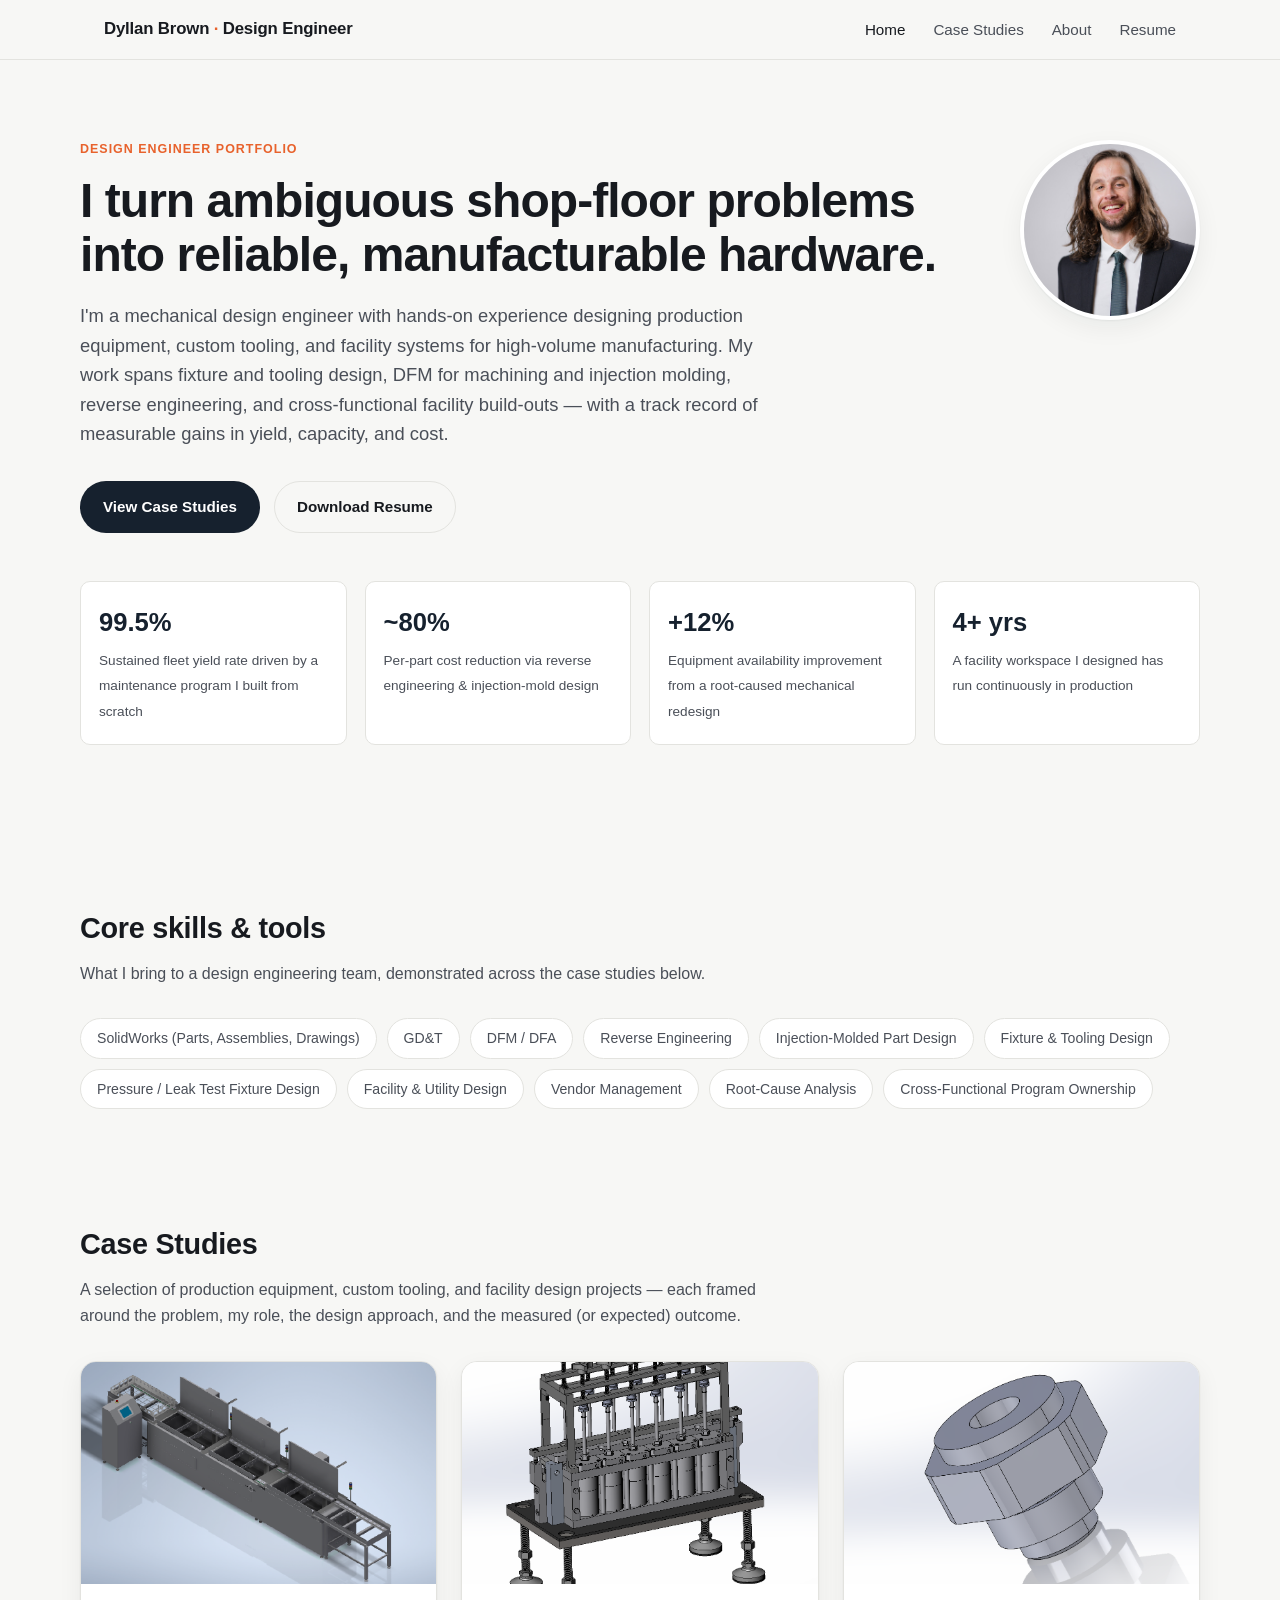
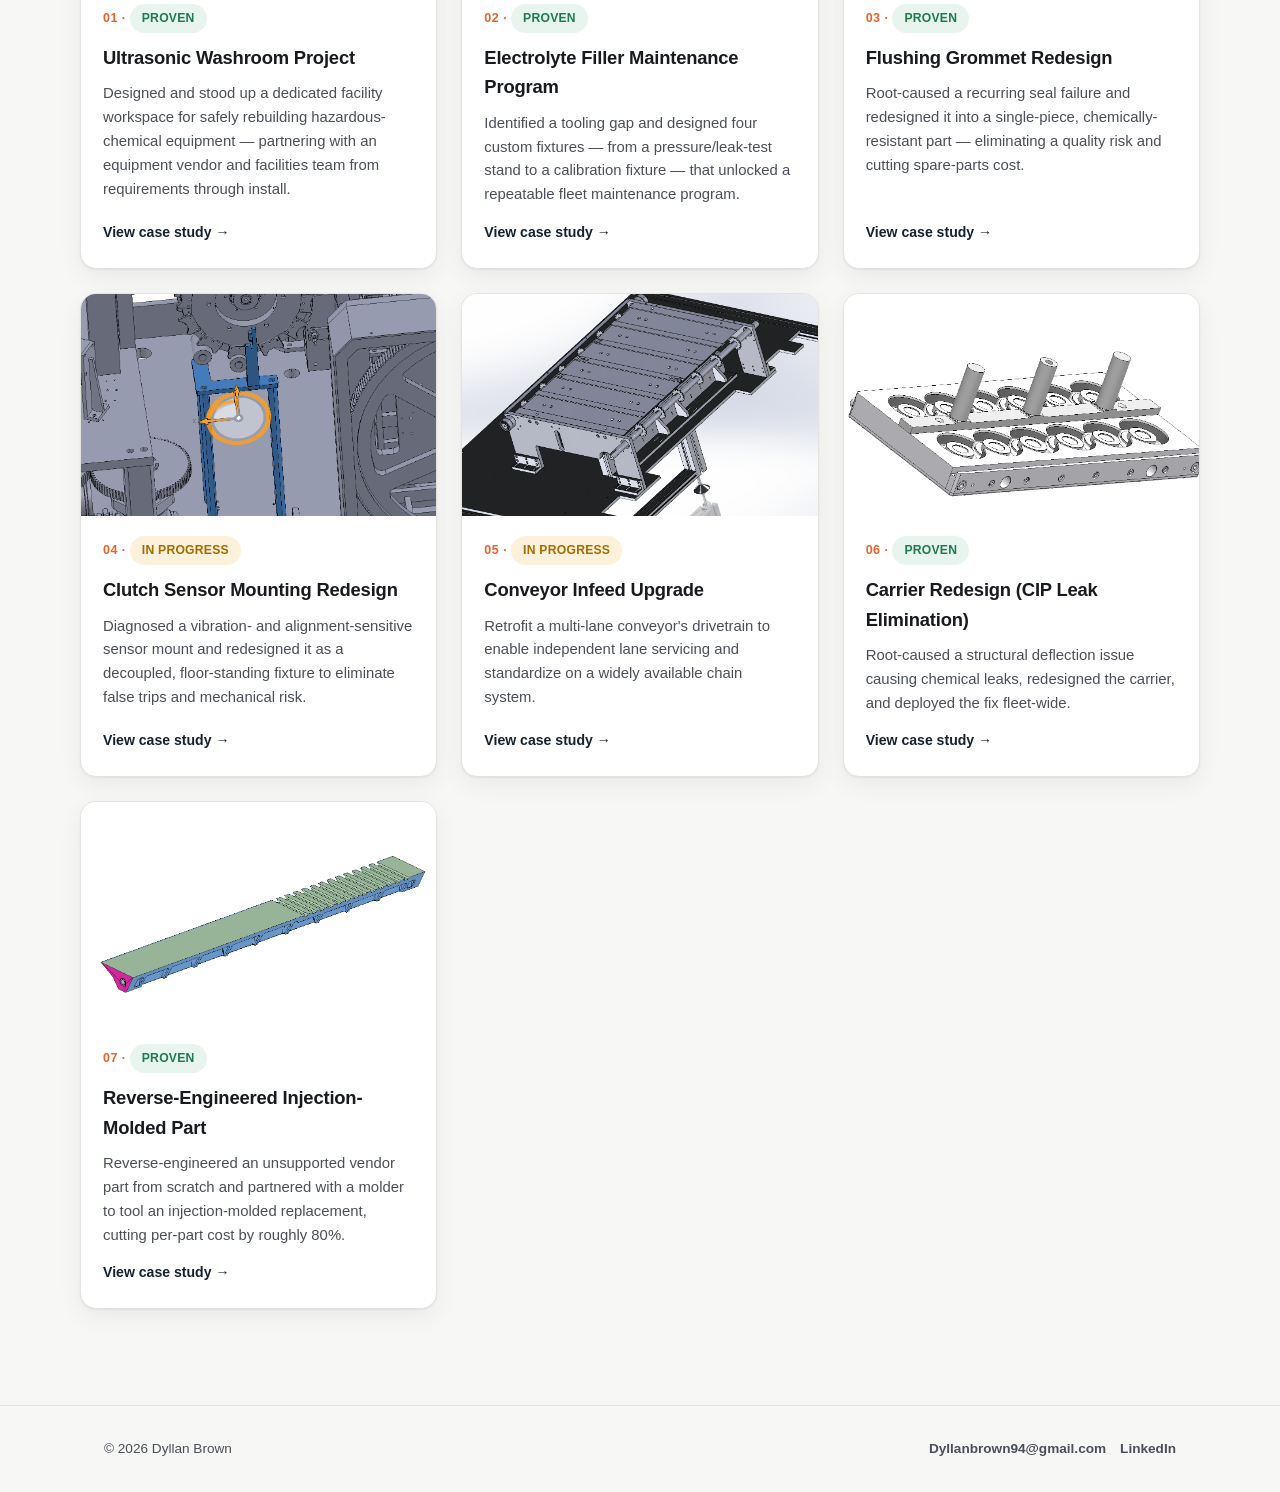
==== commit 02bce4e3: "Add files via upload" ====
--- a/index.html
+++ b/index.html
@@ -116,7 +116,7 @@
         </a>
 
         <a class="case-card" href="case-studies/flushing-grommet.html">
-          <div class="card-thumb"><img src="assets/images/flushing-grommet/photo-produced-parts.png" alt="Flushing Grommet manifold assemblies"></div>
+          <div class="card-thumb"><img src="assets/images/flushing-grommet/final-single-piece-render.png" alt="Final single-piece polyurethane flushing grommet"></div>
           <div class="card-body">
             <span class="card-index">03 &middot; <span class="badge badge-proven">Proven</span></span>
             <h3>Flushing Grommet Redesign</h3>
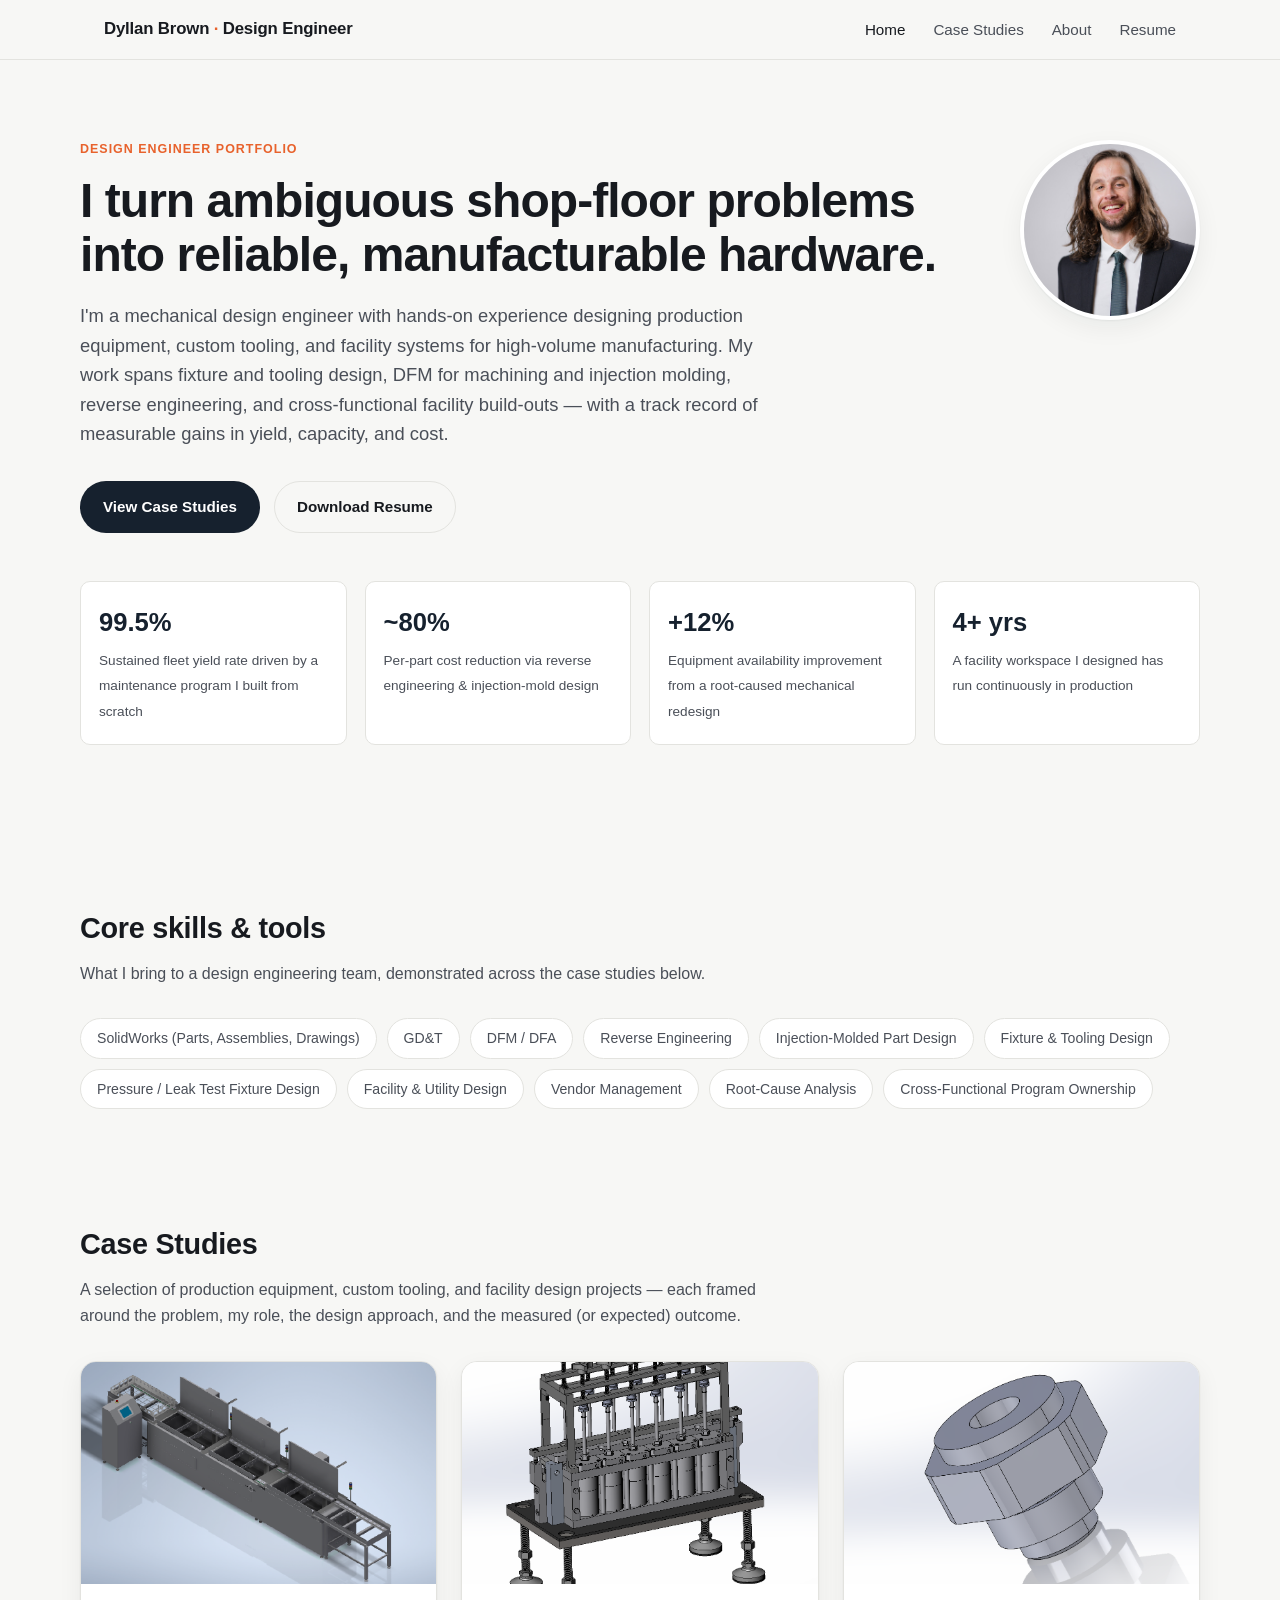
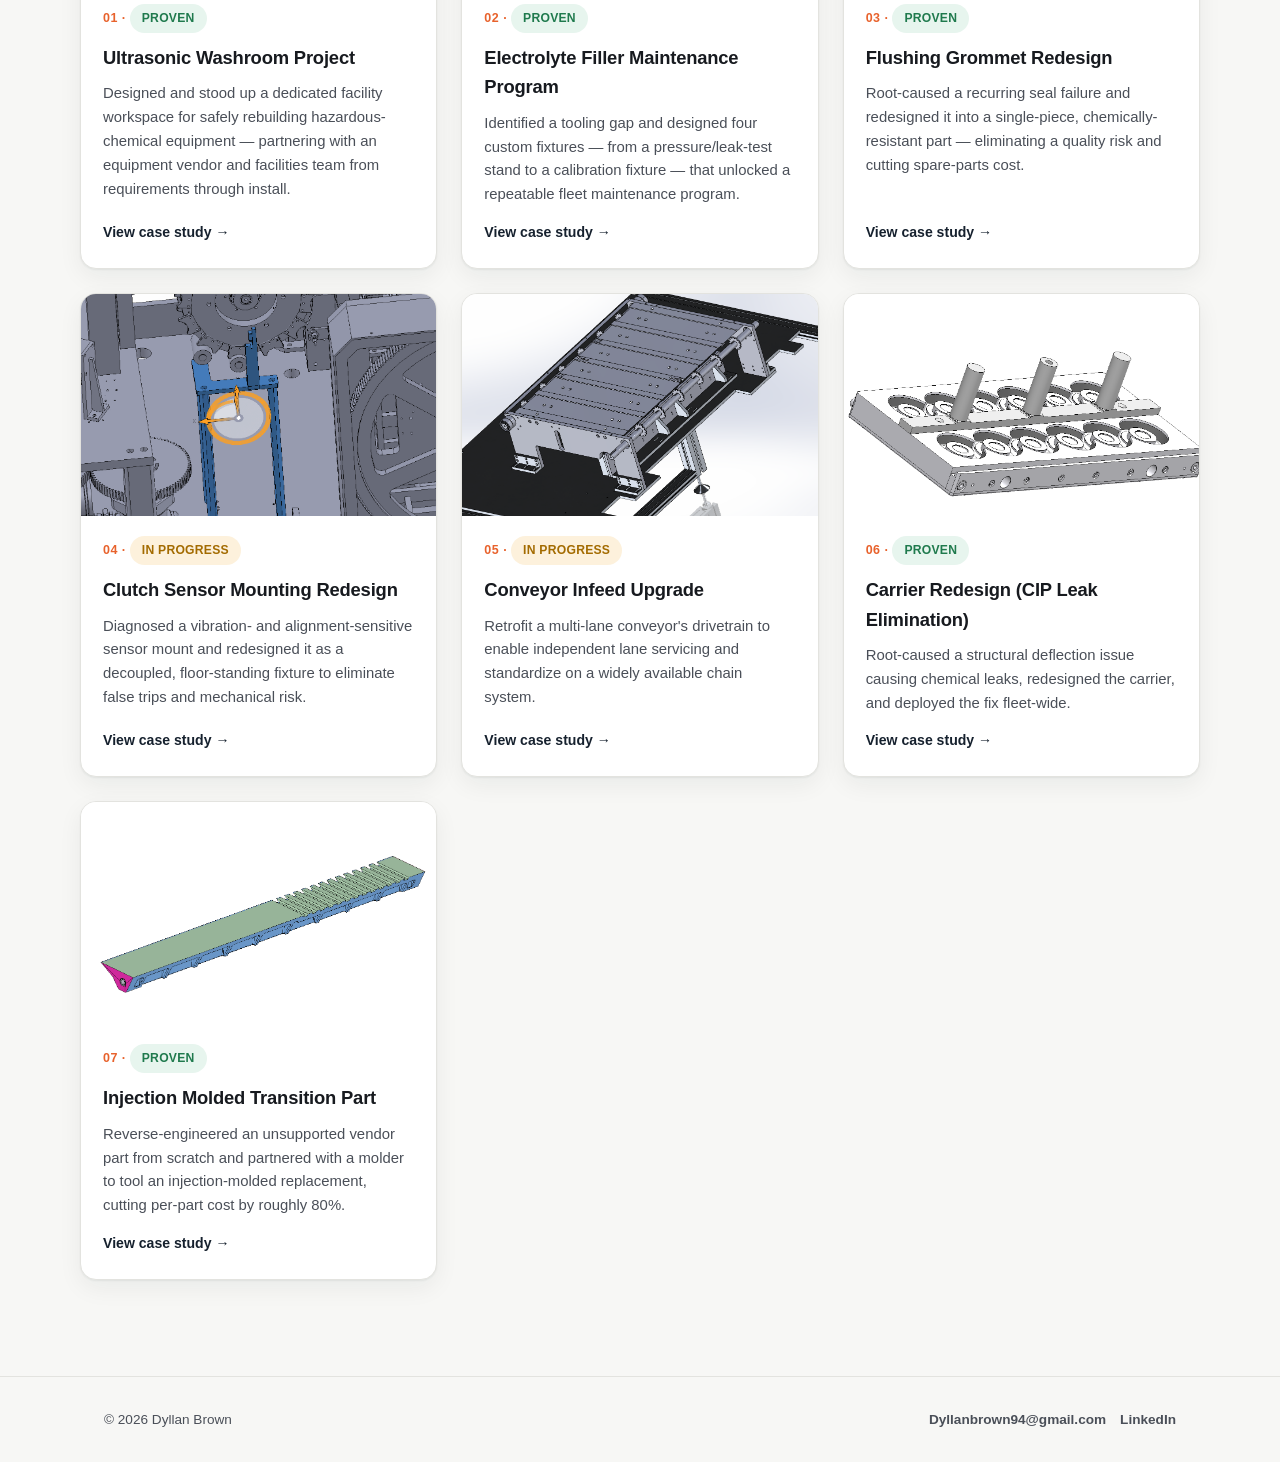
==== commit 4e7b5030: "Add files via upload Expand injection molding case study with full design process" ====
--- a/index.html
+++ b/index.html
@@ -1,190 +1,190 @@
-<!DOCTYPE html>
-<html lang="en">
-<head>
-  <meta charset="UTF-8">
-  <meta name="viewport" content="width=device-width, initial-scale=1.0">
-  <title>Dyllan Brown — Design Engineer Portfolio</title>
-  <meta name="description" content="Design engineer portfolio — production equipment, custom fixtures, and facility design case studies.">
-  <link rel="stylesheet" href="css/styles.css">
-</head>
-<body>
-
-  <header class="site-header">
-    <nav class="nav">
-      <a class="nav-brand" href="index.html">Dyllan Brown <span class="brand-accent">·</span> Design Engineer</a>
-      <button class="nav-toggle" aria-label="Toggle navigation">&#9776;</button>
-      <ul class="nav-links">
-        <li><a href="index.html" class="active">Home</a></li>
-        <li><a href="index.html#case-studies">Case Studies</a></li>
-        <li><a href="about.html">About</a></li>
-        <li><a href="about.html#resume">Resume</a></li>
-      </ul>
-    </nav>
-  </header>
-
-  <main>
-    <section class="hero container">
-      <div class="hero-flex">
-        <div class="hero-text">
-          <p class="eyebrow">Design Engineer Portfolio</p>
-          <h1>I turn ambiguous shop-floor problems into reliable, manufacturable hardware.</h1>
-          <p class="lede">
-            I'm a mechanical design engineer with hands-on experience designing production equipment, custom tooling, and
-            facility systems for high-volume manufacturing. My work spans fixture and tooling design, DFM for machining and
-            injection molding, reverse engineering, and cross-functional facility build-outs — with a track record of
-            measurable gains in yield, capacity, and cost.
-          </p>
-          <div class="btn-row">
-            <a class="btn btn-primary" href="#case-studies">View Case Studies</a>
-            <a class="btn btn-secondary" href="about.html#resume">Download Resume</a>
-          </div>
-        </div>
-        <div class="hero-photo">
-          <img src="assets/images/headshot.jpg" alt="Portrait of Dyllan Brown">
-        </div>
-      </div>
-
-      <div class="stat-strip">
-        <div class="stat-chip">
-          <span class="stat-number">99.5%</span>
-          <span class="stat-label">Sustained fleet yield rate driven by a maintenance program I built from scratch</span>
-        </div>
-        <div class="stat-chip">
-          <span class="stat-number">~80%</span>
-          <span class="stat-label">Per-part cost reduction via reverse engineering &amp; injection-mold design</span>
-        </div>
-        <div class="stat-chip">
-          <span class="stat-number">+12%</span>
-          <span class="stat-label">Equipment availability improvement from a root-caused mechanical redesign</span>
-        </div>
-        <div class="stat-chip">
-          <span class="stat-number">4+ yrs</span>
-          <span class="stat-label">A facility workspace I designed has run continuously in production</span>
-        </div>
-      </div>
-    </section>
-
-    <section class="section container">
-      <div class="section-head">
-        <h2>Core skills &amp; tools</h2>
-        <p>What I bring to a design engineering team, demonstrated across the case studies below.</p>
-      </div>
-      <div class="pill-row">
-        <span class="pill">SolidWorks (Parts, Assemblies, Drawings)</span>
-        <span class="pill">GD&amp;T</span>
-        <span class="pill">DFM / DFA</span>
-        <span class="pill">Reverse Engineering</span>
-        <span class="pill">Injection-Molded Part Design</span>
-        <span class="pill">Fixture &amp; Tooling Design</span>
-        <span class="pill">Pressure / Leak Test Fixture Design</span>
-        <span class="pill">Facility &amp; Utility Design</span>
-        <span class="pill">Vendor Management</span>
-        <span class="pill">Root-Cause Analysis</span>
-        <span class="pill">Cross-Functional Program Ownership</span>
-      </div>
-    </section>
-
-    <section class="section container" id="case-studies">
-      <div class="section-head">
-        <h2>Case Studies</h2>
-        <p>A selection of production equipment, custom tooling, and facility design projects — each framed around the
-          problem, my role, the design approach, and the measured (or expected) outcome.</p>
-      </div>
-
-      <div class="card-grid">
-
-        <a class="case-card" href="case-studies/ultrasonic-washroom-project.html">
-          <div class="card-thumb"><img src="assets/images/ultrasonic-washroom/isometric-render-1.png" alt="Ultrasonic Washroom Project isometric render"></div>
-          <div class="card-body">
-            <span class="card-index">01 &middot; <span class="badge badge-proven">Proven</span></span>
-            <h3>Ultrasonic Washroom Project</h3>
-            <p>Designed and stood up a dedicated facility workspace for safely rebuilding hazardous-chemical equipment —
-              partnering with an equipment vendor and facilities team from requirements through install.</p>
-            <span class="card-link">View case study &rarr;</span>
-          </div>
-        </a>
-
-        <a class="case-card" href="case-studies/electrolyte-filler-maintenance-program.html">
-          <div class="card-thumb"><img src="assets/images/benchtop-leak-test/isometric-render.png" alt="Benchtop Leak Test fixture from the Electrolyte Filler Maintenance Program"></div>
-          <div class="card-body">
-            <span class="card-index">02 &middot; <span class="badge badge-proven">Proven</span></span>
-            <h3>Electrolyte Filler Maintenance Program</h3>
-            <p>Identified a tooling gap and designed four custom fixtures — from a pressure/leak-test stand to a
-              calibration fixture — that unlocked a repeatable fleet maintenance program.</p>
-            <span class="card-link">View case study &rarr;</span>
-          </div>
-        </a>
-
-        <a class="case-card" href="case-studies/flushing-grommet.html">
-          <div class="card-thumb"><img src="assets/images/flushing-grommet/final-single-piece-render.png" alt="Final single-piece polyurethane flushing grommet"></div>
-          <div class="card-body">
-            <span class="card-index">03 &middot; <span class="badge badge-proven">Proven</span></span>
-            <h3>Flushing Grommet Redesign</h3>
-            <p>Root-caused a recurring seal failure and redesigned it into a single-piece, chemically-resistant part —
-              eliminating a quality risk and cutting spare-parts cost.</p>
-            <span class="card-link">View case study &rarr;</span>
-          </div>
-        </a>
-
-        <a class="case-card" href="case-studies/d14-clutch-sensor-mounting.html">
-          <div class="card-thumb"><img src="assets/images/d14-clutch-sensor/v2-render.png" alt="Clutch Sensor Mounting Redesign v2 bracket"></div>
-          <div class="card-body">
-            <span class="card-index">04 &middot; <span class="badge badge-progress">In Progress</span></span>
-            <h3>Clutch Sensor Mounting Redesign</h3>
-            <p>Diagnosed a vibration- and alignment-sensitive sensor mount and redesigned it as a decoupled,
-              floor-standing fixture to eliminate false trips and mechanical risk.</p>
-            <span class="card-link">View case study &rarr;</span>
-          </div>
-        </a>
-
-        <a class="case-card" href="case-studies/cell-wash-infeed-upgrade.html">
-          <div class="card-thumb"><img src="assets/images/cell-wash-infeed/infeed-assembly-render.png" alt="Conveyor Infeed Upgrade assembly render"></div>
-          <div class="card-body">
-            <span class="card-index">05 &middot; <span class="badge badge-progress">In Progress</span></span>
-            <h3>Conveyor Infeed Upgrade</h3>
-            <p>Retrofit a multi-lane conveyor's drivetrain to enable independent lane servicing and standardize on a
-              widely available chain system.</p>
-            <span class="card-link">View case study &rarr;</span>
-          </div>
-        </a>
-
-        <a class="case-card" href="case-studies/new-boat.html">
-          <div class="card-thumb"><img src="assets/images/carrier-redesign/baseplate-render.png" alt="Carrier Redesign baseplate and support rod geometry"></div>
-          <div class="card-body">
-            <span class="card-index">06 &middot; <span class="badge badge-proven">Proven</span></span>
-            <h3>Carrier Redesign (CIP Leak Elimination)</h3>
-            <p>Root-caused a structural deflection issue causing chemical leaks, redesigned the carrier, and deployed
-              the fix fleet-wide.</p>
-            <span class="card-link">View case study &rarr;</span>
-          </div>
-        </a>
-
-        <a class="case-card" href="case-studies/pre-post-weigh-transition-pieces.html">
-          <div class="card-thumb"><img src="assets/images/pre-post-weigh/full-part-render-clean.png" alt="Reverse-engineered conveyance transition part"></div>
-          <div class="card-body">
-            <span class="card-index">07 &middot; <span class="badge badge-proven">Proven</span></span>
-            <h3>Reverse-Engineered Injection-Molded Part</h3>
-            <p>Reverse-engineered an unsupported vendor part from scratch and partnered with a molder to tool an
-              injection-molded replacement, cutting per-part cost by roughly 80%.</p>
-            <span class="card-link">View case study &rarr;</span>
-          </div>
-        </a>
-
-      </div>
-    </section>
-  </main>
-
-  <footer class="site-footer">
-    <div class="container">
-      <span>&copy; <span id="year"></span> Dyllan Brown</span>
-      <div class="contact-links">
-        <a href="mailto:Dyllanbrown94@gmail.com">Dyllanbrown94@gmail.com</a>
-        <a href="https://www.linkedin.com/in/dyllan-brown-eng/" target="_blank" rel="noopener">LinkedIn</a>
-      </div>
-    </div>
-  </footer>
-
-  <script src="js/main.js"></script>
-  <script>document.getElementById("year").textContent = new Date().getFullYear();</script>
-</body>
-</html>
+<!DOCTYPE html>
+<html lang="en">
+<head>
+  <meta charset="UTF-8">
+  <meta name="viewport" content="width=device-width, initial-scale=1.0">
+  <title>Dyllan Brown — Design Engineer Portfolio</title>
+  <meta name="description" content="Design engineer portfolio — production equipment, custom fixtures, and facility design case studies.">
+  <link rel="stylesheet" href="css/styles.css">
+</head>
+<body>
+
+  <header class="site-header">
+    <nav class="nav">
+      <a class="nav-brand" href="index.html">Dyllan Brown <span class="brand-accent">·</span> Design Engineer</a>
+      <button class="nav-toggle" aria-label="Toggle navigation">&#9776;</button>
+      <ul class="nav-links">
+        <li><a href="index.html" class="active">Home</a></li>
+        <li><a href="index.html#case-studies">Case Studies</a></li>
+        <li><a href="about.html">About</a></li>
+        <li><a href="about.html#resume">Resume</a></li>
+      </ul>
+    </nav>
+  </header>
+
+  <main>
+    <section class="hero container">
+      <div class="hero-flex">
+        <div class="hero-text">
+          <p class="eyebrow">Design Engineer Portfolio</p>
+          <h1>I turn ambiguous shop-floor problems into reliable, manufacturable hardware.</h1>
+          <p class="lede">
+            I'm a mechanical design engineer with hands-on experience designing production equipment, custom tooling, and
+            facility systems for high-volume manufacturing. My work spans fixture and tooling design, DFM for machining and
+            injection molding, reverse engineering, and cross-functional facility build-outs — with a track record of
+            measurable gains in yield, capacity, and cost.
+          </p>
+          <div class="btn-row">
+            <a class="btn btn-primary" href="#case-studies">View Case Studies</a>
+            <a class="btn btn-secondary" href="about.html#resume">Download Resume</a>
+          </div>
+        </div>
+        <div class="hero-photo">
+          <img src="assets/images/headshot.jpg" alt="Portrait of Dyllan Brown">
+        </div>
+      </div>
+
+      <div class="stat-strip">
+        <div class="stat-chip">
+          <span class="stat-number">99.5%</span>
+          <span class="stat-label">Sustained fleet yield rate driven by a maintenance program I built from scratch</span>
+        </div>
+        <div class="stat-chip">
+          <span class="stat-number">~80%</span>
+          <span class="stat-label">Per-part cost reduction via reverse engineering &amp; injection-mold design</span>
+        </div>
+        <div class="stat-chip">
+          <span class="stat-number">+12%</span>
+          <span class="stat-label">Equipment availability improvement from a root-caused mechanical redesign</span>
+        </div>
+        <div class="stat-chip">
+          <span class="stat-number">4+ yrs</span>
+          <span class="stat-label">A facility workspace I designed has run continuously in production</span>
+        </div>
+      </div>
+    </section>
+
+    <section class="section container">
+      <div class="section-head">
+        <h2>Core skills &amp; tools</h2>
+        <p>What I bring to a design engineering team, demonstrated across the case studies below.</p>
+      </div>
+      <div class="pill-row">
+        <span class="pill">SolidWorks (Parts, Assemblies, Drawings)</span>
+        <span class="pill">GD&amp;T</span>
+        <span class="pill">DFM / DFA</span>
+        <span class="pill">Reverse Engineering</span>
+        <span class="pill">Injection-Molded Part Design</span>
+        <span class="pill">Fixture &amp; Tooling Design</span>
+        <span class="pill">Pressure / Leak Test Fixture Design</span>
+        <span class="pill">Facility &amp; Utility Design</span>
+        <span class="pill">Vendor Management</span>
+        <span class="pill">Root-Cause Analysis</span>
+        <span class="pill">Cross-Functional Program Ownership</span>
+      </div>
+    </section>
+
+    <section class="section container" id="case-studies">
+      <div class="section-head">
+        <h2>Case Studies</h2>
+        <p>A selection of production equipment, custom tooling, and facility design projects — each framed around the
+          problem, my role, the design approach, and the measured (or expected) outcome.</p>
+      </div>
+
+      <div class="card-grid">
+
+        <a class="case-card" href="case-studies/ultrasonic-washroom-project.html">
+          <div class="card-thumb"><img src="assets/images/ultrasonic-washroom/isometric-render-1.png" alt="Ultrasonic Washroom Project isometric render"></div>
+          <div class="card-body">
+            <span class="card-index">01 &middot; <span class="badge badge-proven">Proven</span></span>
+            <h3>Ultrasonic Washroom Project</h3>
+            <p>Designed and stood up a dedicated facility workspace for safely rebuilding hazardous-chemical equipment —
+              partnering with an equipment vendor and facilities team from requirements through install.</p>
+            <span class="card-link">View case study &rarr;</span>
+          </div>
+        </a>
+
+        <a class="case-card" href="case-studies/electrolyte-filler-maintenance-program.html">
+          <div class="card-thumb"><img src="assets/images/benchtop-leak-test/isometric-render.png" alt="Benchtop Leak Test fixture from the Electrolyte Filler Maintenance Program"></div>
+          <div class="card-body">
+            <span class="card-index">02 &middot; <span class="badge badge-proven">Proven</span></span>
+            <h3>Electrolyte Filler Maintenance Program</h3>
+            <p>Identified a tooling gap and designed four custom fixtures — from a pressure/leak-test stand to a
+              calibration fixture — that unlocked a repeatable fleet maintenance program.</p>
+            <span class="card-link">View case study &rarr;</span>
+          </div>
+        </a>
+
+        <a class="case-card" href="case-studies/flushing-grommet.html">
+          <div class="card-thumb"><img src="assets/images/flushing-grommet/final-single-piece-render.png" alt="Final single-piece polyurethane flushing grommet"></div>
+          <div class="card-body">
+            <span class="card-index">03 &middot; <span class="badge badge-proven">Proven</span></span>
+            <h3>Flushing Grommet Redesign</h3>
+            <p>Root-caused a recurring seal failure and redesigned it into a single-piece, chemically-resistant part —
+              eliminating a quality risk and cutting spare-parts cost.</p>
+            <span class="card-link">View case study &rarr;</span>
+          </div>
+        </a>
+
+        <a class="case-card" href="case-studies/d14-clutch-sensor-mounting.html">
+          <div class="card-thumb"><img src="assets/images/d14-clutch-sensor/v2-render.png" alt="Clutch Sensor Mounting Redesign v2 bracket"></div>
+          <div class="card-body">
+            <span class="card-index">04 &middot; <span class="badge badge-progress">In Progress</span></span>
+            <h3>Clutch Sensor Mounting Redesign</h3>
+            <p>Diagnosed a vibration- and alignment-sensitive sensor mount and redesigned it as a decoupled,
+              floor-standing fixture to eliminate false trips and mechanical risk.</p>
+            <span class="card-link">View case study &rarr;</span>
+          </div>
+        </a>
+
+        <a class="case-card" href="case-studies/cell-wash-infeed-upgrade.html">
+          <div class="card-thumb"><img src="assets/images/cell-wash-infeed/infeed-assembly-render.png" alt="Conveyor Infeed Upgrade assembly render"></div>
+          <div class="card-body">
+            <span class="card-index">05 &middot; <span class="badge badge-progress">In Progress</span></span>
+            <h3>Conveyor Infeed Upgrade</h3>
+            <p>Retrofit a multi-lane conveyor's drivetrain to enable independent lane servicing and standardize on a
+              widely available chain system.</p>
+            <span class="card-link">View case study &rarr;</span>
+          </div>
+        </a>
+
+        <a class="case-card" href="case-studies/new-boat.html">
+          <div class="card-thumb"><img src="assets/images/carrier-redesign/baseplate-render.png" alt="Carrier Redesign baseplate and support rod geometry"></div>
+          <div class="card-body">
+            <span class="card-index">06 &middot; <span class="badge badge-proven">Proven</span></span>
+            <h3>Carrier Redesign (CIP Leak Elimination)</h3>
+            <p>Root-caused a structural deflection issue causing chemical leaks, redesigned the carrier, and deployed
+              the fix fleet-wide.</p>
+            <span class="card-link">View case study &rarr;</span>
+          </div>
+        </a>
+
+        <a class="case-card" href="case-studies/pre-post-weigh-transition-pieces.html">
+          <div class="card-thumb"><img src="assets/images/pre-post-weigh/full-part-render-clean.png" alt="Reverse-engineered conveyance transition part"></div>
+          <div class="card-body">
+            <span class="card-index">07 &middot; <span class="badge badge-proven">Proven</span></span>
+            <h3>Injection Molded Transition Part</h3>
+            <p>Reverse-engineered an unsupported vendor part from scratch and partnered with a molder to tool an
+              injection-molded replacement, cutting per-part cost by roughly 80%.</p>
+            <span class="card-link">View case study &rarr;</span>
+          </div>
+        </a>
+
+      </div>
+    </section>
+  </main>
+
+  <footer class="site-footer">
+    <div class="container">
+      <span>&copy; <span id="year"></span> Dyllan Brown</span>
+      <div class="contact-links">
+        <a href="mailto:Dyllanbrown94@gmail.com">Dyllanbrown94@gmail.com</a>
+        <a href="https://www.linkedin.com/in/dyllan-brown-eng/" target="_blank" rel="noopener">LinkedIn</a>
+      </div>
+    </div>
+  </footer>
+
+  <script src="js/main.js"></script>
+  <script>document.getElementById("year").textContent = new Date().getFullYear();</script>
+</body>
+</html>
--- a/css/styles.css
+++ b/css/styles.css
@@ -1,614 +1,671 @@
-/* ==========================================================================
-   Design Engineer Portfolio — Shared Stylesheet
-   Plain CSS, no build step. Edit variables below to re-theme the whole site.
-   ========================================================================== */
-
-:root {
-  --color-bg: #f7f7f5;
-  --color-surface: #ffffff;
-  --color-ink: #171a1f;
-  --color-ink-soft: #4a4f58;
-  --color-border: #e3e3df;
-  --color-primary: #16212e;
-  --color-accent: #e8622c;
-  --color-accent-soft: #fdece2;
-  --color-success: #1f7a4d;
-  --color-success-soft: #e7f5ee;
-  --color-progress: #a36b00;
-  --color-progress-soft: #fdf1dc;
-  --radius-md: 10px;
-  --radius-lg: 16px;
-  --shadow-card: 0 1px 2px rgba(23, 26, 31, 0.06), 0 8px 24px rgba(23, 26, 31, 0.06);
-  --shadow-card-hover: 0 4px 10px rgba(23, 26, 31, 0.08), 0 16px 32px rgba(23, 26, 31, 0.10);
-  --max-width: 1120px;
-  --font-sans: -apple-system, BlinkMacSystemFont, "Segoe UI", Roboto, "Helvetica Neue", Arial, sans-serif;
-}
-
-* { box-sizing: border-box; }
-
-html { scroll-behavior: smooth; }
-
-body {
-  margin: 0;
-  font-family: var(--font-sans);
-  color: var(--color-ink);
-  background: var(--color-bg);
-  line-height: 1.6;
-  -webkit-font-smoothing: antialiased;
-}
-
-img { max-width: 100%; display: block; }
-
-a { color: inherit; }
-
-.container {
-  max-width: var(--max-width);
-  margin: 0 auto;
-  padding: 0 24px;
-}
-
-/* ---------- Header / Nav ---------- */
-
-.site-header {
-  position: sticky;
-  top: 0;
-  z-index: 50;
-  background: rgba(247, 247, 245, 0.92);
-  backdrop-filter: blur(8px);
-  border-bottom: 1px solid var(--color-border);
-}
-
-.nav {
-  display: flex;
-  align-items: center;
-  justify-content: space-between;
-  padding: 16px 24px;
-  max-width: var(--max-width);
-  margin: 0 auto;
-}
-
-.nav-brand {
-  font-weight: 700;
-  font-size: 1.05rem;
-  text-decoration: none;
-  letter-spacing: -0.01em;
-}
-
-.nav-brand .brand-accent { color: var(--color-accent); }
-
-.nav-links {
-  display: flex;
-  gap: 28px;
-  list-style: none;
-  margin: 0;
-  padding: 0;
-}
-
-.nav-links a {
-  text-decoration: none;
-  font-size: 0.95rem;
-  font-weight: 500;
-  color: var(--color-ink-soft);
-  transition: color 0.15s ease;
-}
-
-.nav-links a:hover,
-.nav-links a.active { color: var(--color-ink); }
-
-.nav-toggle {
-  display: none;
-  background: none;
-  border: none;
-  font-size: 1.5rem;
-  cursor: pointer;
-  color: var(--color-ink);
-}
-
-@media (max-width: 720px) {
-  .nav-toggle { display: block; }
-  .nav-links {
-    position: absolute;
-    top: 100%;
-    left: 0;
-    right: 0;
-    background: var(--color-surface);
-    border-bottom: 1px solid var(--color-border);
-    flex-direction: column;
-    gap: 0;
-    display: none;
-    padding: 8px 0;
-  }
-  .nav-links.open { display: flex; }
-  .nav-links li { width: 100%; }
-  .nav-links a {
-    display: block;
-    padding: 14px 24px;
-  }
-}
-
-/* ---------- Hero ---------- */
-
-.hero {
-  padding: 80px 0 56px;
-}
-
-.hero-flex {
-  display: flex;
-  align-items: flex-start;
-  justify-content: space-between;
-  gap: 48px;
-}
-
-.hero-text { flex: 1 1 560px; min-width: 0; }
-
-.hero-photo {
-  flex: 0 0 auto;
-  width: 180px;
-  height: 180px;
-  border-radius: 50%;
-  overflow: hidden;
-  border: 4px solid var(--color-surface);
-  box-shadow: var(--shadow-card);
-  background: #eef0f0;
-}
-
-.hero-photo img {
-  width: 100%;
-  height: 100%;
-  object-fit: cover;
-}
-
-@media (max-width: 760px) {
-  .hero-flex { flex-direction: column-reverse; align-items: center; text-align: center; }
-  .hero-text { text-align: left; }
-  .hero-photo { width: 140px; height: 140px; }
-}
-
-.eyebrow {
-  text-transform: uppercase;
-  letter-spacing: 0.08em;
-  font-size: 0.78rem;
-  font-weight: 700;
-  color: var(--color-accent);
-  margin: 0 0 14px;
-}
-
-.hero h1 {
-  font-size: clamp(2.1rem, 4vw, 3rem);
-  line-height: 1.12;
-  margin: 0 0 20px;
-  letter-spacing: -0.02em;
-}
-
-.hero .lede {
-  font-size: 1.15rem;
-  color: var(--color-ink-soft);
-  max-width: 680px;
-  margin: 0 0 32px;
-}
-
-.btn-row { display: flex; gap: 14px; flex-wrap: wrap; }
-
-.btn {
-  display: inline-flex;
-  align-items: center;
-  gap: 8px;
-  padding: 13px 22px;
-  border-radius: 999px;
-  text-decoration: none;
-  font-weight: 600;
-  font-size: 0.95rem;
-  transition: transform 0.15s ease, box-shadow 0.15s ease;
-  border: 1px solid transparent;
-}
-
-.btn:hover { transform: translateY(-1px); }
-
-.btn-primary {
-  background: var(--color-primary);
-  color: #fff;
-}
-
-.btn-secondary {
-  background: transparent;
-  color: var(--color-ink);
-  border-color: var(--color-border);
-}
-
-/* ---------- Stat strip ---------- */
-
-.stat-strip {
-  display: grid;
-  grid-template-columns: repeat(auto-fit, minmax(160px, 1fr));
-  gap: 18px;
-  margin: 48px 0;
-}
-
-.stat-chip {
-  background: var(--color-surface);
-  border: 1px solid var(--color-border);
-  border-radius: var(--radius-md);
-  padding: 20px 18px;
-  text-align: left;
-}
-
-.stat-chip .stat-number {
-  font-size: 1.6rem;
-  font-weight: 800;
-  color: var(--color-primary);
-  display: block;
-  margin-bottom: 4px;
-}
-
-.stat-chip .stat-label {
-  font-size: 0.85rem;
-  color: var(--color-ink-soft);
-}
-
-/* ---------- Section headings ---------- */
-
-.section {
-  padding: 56px 0;
-}
-
-.section-head {
-  margin-bottom: 32px;
-  max-width: 680px;
-}
-
-.section-head h2 {
-  font-size: 1.8rem;
-  margin: 0 0 10px;
-  letter-spacing: -0.01em;
-}
-
-.section-head p {
-  color: var(--color-ink-soft);
-  margin: 0;
-}
-
-/* ---------- Skills pills ---------- */
-
-.pill-row {
-  display: flex;
-  flex-wrap: wrap;
-  gap: 10px;
-}
-
-.pill {
-  background: var(--color-surface);
-  border: 1px solid var(--color-border);
-  padding: 8px 16px;
-  border-radius: 999px;
-  font-size: 0.88rem;
-  font-weight: 500;
-  color: var(--color-ink-soft);
-}
-
-/* ---------- Case study cards grid ---------- */
-
-.card-grid {
-  display: grid;
-  grid-template-columns: repeat(auto-fill, minmax(300px, 1fr));
-  gap: 24px;
-}
-
-.case-card {
-  background: var(--color-surface);
-  border: 1px solid var(--color-border);
-  border-radius: var(--radius-lg);
-  overflow: hidden;
-  text-decoration: none;
-  color: inherit;
-  display: flex;
-  flex-direction: column;
-  box-shadow: var(--shadow-card);
-  transition: box-shadow 0.18s ease, transform 0.18s ease;
-}
-
-.case-card:hover {
-  box-shadow: var(--shadow-card-hover);
-  transform: translateY(-2px);
-}
-
-.case-card .card-thumb {
-  aspect-ratio: 16 / 10;
-  background: #eef0f0;
-  overflow: hidden;
-}
-
-.case-card .card-thumb img { width: 100%; height: 100%; object-fit: cover; }
-
-.case-card .card-body {
-  padding: 20px 22px 24px;
-  display: flex;
-  flex-direction: column;
-  gap: 10px;
-  flex: 1;
-}
-
-.case-card .card-index {
-  font-size: 0.78rem;
-  font-weight: 700;
-  color: var(--color-accent);
-  letter-spacing: 0.04em;
-}
-
-.case-card h3 {
-  margin: 0;
-  font-size: 1.15rem;
-  letter-spacing: -0.01em;
-}
-
-.case-card p {
-  margin: 0;
-  color: var(--color-ink-soft);
-  font-size: 0.93rem;
-  flex: 1;
-}
-
-.card-link {
-  font-size: 0.88rem;
-  font-weight: 700;
-  color: var(--color-primary);
-  margin-top: 4px;
-}
-
-/* ---------- Status badges ---------- */
-
-.badge {
-  display: inline-flex;
-  align-items: center;
-  gap: 6px;
-  padding: 5px 12px;
-  border-radius: 999px;
-  font-size: 0.76rem;
-  font-weight: 700;
-  letter-spacing: 0.02em;
-  text-transform: uppercase;
-}
-
-.badge-proven {
-  background: var(--color-success-soft);
-  color: var(--color-success);
-}
-
-.badge-progress {
-  background: var(--color-progress-soft);
-  color: var(--color-progress);
-}
-
-/* ---------- Case study page ---------- */
-
-.case-hero {
-  padding: 56px 0 32px;
-  border-bottom: 1px solid var(--color-border);
-}
-
-.case-hero .badge { margin-bottom: 16px; }
-
-.case-hero h1 {
-  font-size: clamp(1.9rem, 3.4vw, 2.6rem);
-  margin: 0 0 14px;
-  letter-spacing: -0.02em;
-}
-
-.case-hero .subtitle {
-  font-size: 1.1rem;
-  color: var(--color-ink-soft);
-  font-style: italic;
-  margin: 0;
-}
-
-.image-frame {
-  border-radius: var(--radius-lg);
-  overflow: hidden;
-  border: 1px solid var(--color-border);
-  background: #eef0f0;
-  margin: 32px 0;
-}
-
-.image-frame img { width: 100%; display: block; }
-
-.image-frame figcaption {
-  padding: 12px 18px;
-  font-size: 0.85rem;
-  color: var(--color-ink-soft);
-  background: var(--color-surface);
-  border-top: 1px solid var(--color-border);
-}
-
-.image-grid {
-  display: grid;
-  grid-template-columns: repeat(auto-fit, minmax(240px, 1fr));
-  gap: 20px;
-  margin: 32px 0;
-}
-
-.image-grid figure { margin: 0; }
-
-.case-body h2 {
-  font-size: 1.4rem;
-  margin: 40px 0 14px;
-  letter-spacing: -0.01em;
-}
-
-.case-body h2:first-of-type { margin-top: 0; }
-
-.case-body p { color: var(--color-ink-soft); max-width: 760px; }
-
-.case-body ul {
-  color: var(--color-ink-soft);
-  max-width: 760px;
-  padding-left: 1.2em;
-}
-
-.case-body li { margin-bottom: 10px; }
-
-.sub-project {
-  border-left: 3px solid var(--color-accent);
-  padding: 4px 0 4px 20px;
-  margin: 28px 0;
-}
-
-.sub-project h3 {
-  margin: 0 0 8px;
-  font-size: 1.1rem;
-}
-
-.sub-project p {
-  margin: 0;
-  color: var(--color-ink-soft);
-  max-width: 720px;
-}
-
-.outcome-panel {
-  background: var(--color-success-soft);
-  border: 1px solid #cdeadb;
-  border-radius: var(--radius-lg);
-  padding: 28px 28px 8px;
-  margin: 20px 0 32px;
-}
-
-.outcome-panel.is-progress {
-  background: var(--color-progress-soft);
-  border-color: #f3dfb0;
-}
-
-.outcome-panel h2 { margin-top: 0 !important; }
-
-.stat-grid {
-  display: grid;
-  grid-template-columns: repeat(auto-fit, minmax(150px, 1fr));
-  gap: 16px;
-  margin: 18px 0 20px;
-}
-
-.stat-card {
-  background: var(--color-surface);
-  border-radius: var(--radius-md);
-  padding: 16px;
-  text-align: center;
-  border: 1px solid rgba(0,0,0,0.05);
-}
-
-.stat-card .big {
-  font-size: 1.5rem;
-  font-weight: 800;
-  color: var(--color-success);
-  display: block;
-}
-
-.outcome-panel.is-progress .stat-card .big { color: var(--color-progress); }
-
-.stat-card .small {
-  font-size: 0.8rem;
-  color: var(--color-ink-soft);
-  margin-top: 2px;
-  display: block;
-}
-
-.case-nav {
-  display: flex;
-  justify-content: space-between;
-  align-items: center;
-  padding: 36px 0 64px;
-  border-top: 1px solid var(--color-border);
-  margin-top: 40px;
-  gap: 16px;
-  flex-wrap: wrap;
-}
-
-.case-nav a {
-  text-decoration: none;
-  font-weight: 600;
-  color: var(--color-primary);
-  font-size: 0.95rem;
-}
-
-.case-nav .all-link {
-  color: var(--color-ink-soft);
-  font-weight: 500;
-}
-
-/* ---------- About page ---------- */
-
-.skills-grid {
-  display: grid;
-  grid-template-columns: repeat(auto-fit, minmax(240px, 1fr));
-  gap: 24px;
-}
-
-.skills-group {
-  background: var(--color-surface);
-  border: 1px solid var(--color-border);
-  border-radius: var(--radius-lg);
-  padding: 22px 24px;
-}
-
-.skills-group h3 {
-  margin: 0 0 14px;
-  font-size: 1.02rem;
-}
-
-.contact-panel {
-  background: var(--color-primary);
-  color: #fff;
-  border-radius: var(--radius-lg);
-  padding: 40px;
-  display: flex;
-  flex-wrap: wrap;
-  gap: 24px;
-  justify-content: space-between;
-  align-items: center;
-}
-
-.contact-panel h2 { margin: 0 0 8px; color: #fff; }
-.contact-panel p { margin: 0; color: rgba(255,255,255,0.78); }
-
-.contact-links {
-  display: flex;
-  gap: 14px;
-  flex-wrap: wrap;
-}
-
-.contact-panel .btn-primary {
-  background: #fff;
-  color: var(--color-primary);
-}
-
-.contact-panel .btn-secondary {
-  border-color: rgba(255,255,255,0.4);
-  color: #fff;
-}
-
-.placeholder-note {
-  font-size: 0.82rem;
-  color: var(--color-accent);
-  background: var(--color-accent-soft);
-  border: 1px dashed var(--color-accent);
-  border-radius: var(--radius-md);
-  padding: 10px 14px;
-  margin: 10px 0 0;
-}
-
-/* ---------- Footer ---------- */
-
-.site-footer {
-  border-top: 1px solid var(--color-border);
-  padding: 32px 0;
-  margin-top: 40px;
-}
-
-.site-footer .container {
-  display: flex;
-  justify-content: space-between;
-  align-items: center;
-  flex-wrap: wrap;
-  gap: 12px;
-  font-size: 0.85rem;
-  color: var(--color-ink-soft);
-}
-
-.site-footer a { text-decoration: none; font-weight: 600; color: var(--color-ink-soft); }
-.site-footer a:hover { color: var(--color-ink); }
+/* ==========================================================================
+   Design Engineer Portfolio — Shared Stylesheet
+   Plain CSS, no build step. Edit variables below to re-theme the whole site.
+   ========================================================================== */
+
+:root {
+  --color-bg: #f7f7f5;
+  --color-surface: #ffffff;
+  --color-ink: #171a1f;
+  --color-ink-soft: #4a4f58;
+  --color-border: #e3e3df;
+  --color-primary: #16212e;
+  --color-accent: #e8622c;
+  --color-accent-soft: #fdece2;
+  --color-success: #1f7a4d;
+  --color-success-soft: #e7f5ee;
+  --color-progress: #a36b00;
+  --color-progress-soft: #fdf1dc;
+  --radius-md: 10px;
+  --radius-lg: 16px;
+  --shadow-card: 0 1px 2px rgba(23, 26, 31, 0.06), 0 8px 24px rgba(23, 26, 31, 0.06);
+  --shadow-card-hover: 0 4px 10px rgba(23, 26, 31, 0.08), 0 16px 32px rgba(23, 26, 31, 0.10);
+  --max-width: 1120px;
+  --font-sans: -apple-system, BlinkMacSystemFont, "Segoe UI", Roboto, "Helvetica Neue", Arial, sans-serif;
+}
+
+* { box-sizing: border-box; }
+
+html { scroll-behavior: smooth; }
+
+body {
+  margin: 0;
+  font-family: var(--font-sans);
+  color: var(--color-ink);
+  background: var(--color-bg);
+  line-height: 1.6;
+  -webkit-font-smoothing: antialiased;
+}
+
+img { max-width: 100%; display: block; }
+
+a { color: inherit; }
+
+.container {
+  max-width: var(--max-width);
+  margin: 0 auto;
+  padding: 0 24px;
+}
+
+/* ---------- Header / Nav ---------- */
+
+.site-header {
+  position: sticky;
+  top: 0;
+  z-index: 50;
+  background: rgba(247, 247, 245, 0.92);
+  backdrop-filter: blur(8px);
+  border-bottom: 1px solid var(--color-border);
+}
+
+.nav {
+  display: flex;
+  align-items: center;
+  justify-content: space-between;
+  padding: 16px 24px;
+  max-width: var(--max-width);
+  margin: 0 auto;
+}
+
+.nav-brand {
+  font-weight: 700;
+  font-size: 1.05rem;
+  text-decoration: none;
+  letter-spacing: -0.01em;
+}
+
+.nav-brand .brand-accent { color: var(--color-accent); }
+
+.nav-links {
+  display: flex;
+  gap: 28px;
+  list-style: none;
+  margin: 0;
+  padding: 0;
+}
+
+.nav-links a {
+  text-decoration: none;
+  font-size: 0.95rem;
+  font-weight: 500;
+  color: var(--color-ink-soft);
+  transition: color 0.15s ease;
+}
+
+.nav-links a:hover,
+.nav-links a.active { color: var(--color-ink); }
+
+.nav-toggle {
+  display: none;
+  background: none;
+  border: none;
+  font-size: 1.5rem;
+  cursor: pointer;
+  color: var(--color-ink);
+}
+
+@media (max-width: 720px) {
+  .nav-toggle { display: block; }
+  .nav-links {
+    position: absolute;
+    top: 100%;
+    left: 0;
+    right: 0;
+    background: var(--color-surface);
+    border-bottom: 1px solid var(--color-border);
+    flex-direction: column;
+    gap: 0;
+    display: none;
+    padding: 8px 0;
+  }
+  .nav-links.open { display: flex; }
+  .nav-links li { width: 100%; }
+  .nav-links a {
+    display: block;
+    padding: 14px 24px;
+  }
+}
+
+/* ---------- Hero ---------- */
+
+.hero {
+  padding: 80px 0 56px;
+}
+
+.hero-flex {
+  display: flex;
+  align-items: flex-start;
+  justify-content: space-between;
+  gap: 48px;
+}
+
+.hero-text { flex: 1 1 560px; min-width: 0; }
+
+.hero-photo {
+  flex: 0 0 auto;
+  width: 180px;
+  height: 180px;
+  border-radius: 50%;
+  overflow: hidden;
+  border: 4px solid var(--color-surface);
+  box-shadow: var(--shadow-card);
+  background: #eef0f0;
+}
+
+.hero-photo img {
+  width: 100%;
+  height: 100%;
+  object-fit: cover;
+}
+
+@media (max-width: 760px) {
+  .hero-flex { flex-direction: column-reverse; align-items: center; text-align: center; }
+  .hero-text { text-align: left; }
+  .hero-photo { width: 140px; height: 140px; }
+}
+
+.eyebrow {
+  text-transform: uppercase;
+  letter-spacing: 0.08em;
+  font-size: 0.78rem;
+  font-weight: 700;
+  color: var(--color-accent);
+  margin: 0 0 14px;
+}
+
+.hero h1 {
+  font-size: clamp(2.1rem, 4vw, 3rem);
+  line-height: 1.12;
+  margin: 0 0 20px;
+  letter-spacing: -0.02em;
+}
+
+.hero .lede {
+  font-size: 1.15rem;
+  color: var(--color-ink-soft);
+  max-width: 680px;
+  margin: 0 0 32px;
+}
+
+.btn-row { display: flex; gap: 14px; flex-wrap: wrap; }
+
+.btn {
+  display: inline-flex;
+  align-items: center;
+  gap: 8px;
+  padding: 13px 22px;
+  border-radius: 999px;
+  text-decoration: none;
+  font-weight: 600;
+  font-size: 0.95rem;
+  transition: transform 0.15s ease, box-shadow 0.15s ease;
+  border: 1px solid transparent;
+}
+
+.btn:hover { transform: translateY(-1px); }
+
+.btn-primary {
+  background: var(--color-primary);
+  color: #fff;
+}
+
+.btn-secondary {
+  background: transparent;
+  color: var(--color-ink);
+  border-color: var(--color-border);
+}
+
+/* ---------- Stat strip ---------- */
+
+.stat-strip {
+  display: grid;
+  grid-template-columns: repeat(auto-fit, minmax(160px, 1fr));
+  gap: 18px;
+  margin: 48px 0;
+}
+
+.stat-chip {
+  background: var(--color-surface);
+  border: 1px solid var(--color-border);
+  border-radius: var(--radius-md);
+  padding: 20px 18px;
+  text-align: left;
+}
+
+.stat-chip .stat-number {
+  font-size: 1.6rem;
+  font-weight: 800;
+  color: var(--color-primary);
+  display: block;
+  margin-bottom: 4px;
+}
+
+.stat-chip .stat-label {
+  font-size: 0.85rem;
+  color: var(--color-ink-soft);
+}
+
+/* ---------- Section headings ---------- */
+
+.section {
+  padding: 56px 0;
+}
+
+.section-head {
+  margin-bottom: 32px;
+  max-width: 680px;
+}
+
+.section-head h2 {
+  font-size: 1.8rem;
+  margin: 0 0 10px;
+  letter-spacing: -0.01em;
+}
+
+.section-head p {
+  color: var(--color-ink-soft);
+  margin: 0;
+}
+
+/* ---------- Skills pills ---------- */
+
+.pill-row {
+  display: flex;
+  flex-wrap: wrap;
+  gap: 10px;
+}
+
+.pill {
+  background: var(--color-surface);
+  border: 1px solid var(--color-border);
+  padding: 8px 16px;
+  border-radius: 999px;
+  font-size: 0.88rem;
+  font-weight: 500;
+  color: var(--color-ink-soft);
+}
+
+/* ---------- Case study cards grid ---------- */
+
+.card-grid {
+  display: grid;
+  grid-template-columns: repeat(auto-fill, minmax(300px, 1fr));
+  gap: 24px;
+}
+
+.case-card {
+  background: var(--color-surface);
+  border: 1px solid var(--color-border);
+  border-radius: var(--radius-lg);
+  overflow: hidden;
+  text-decoration: none;
+  color: inherit;
+  display: flex;
+  flex-direction: column;
+  box-shadow: var(--shadow-card);
+  transition: box-shadow 0.18s ease, transform 0.18s ease;
+}
+
+.case-card:hover {
+  box-shadow: var(--shadow-card-hover);
+  transform: translateY(-2px);
+}
+
+.case-card .card-thumb {
+  aspect-ratio: 16 / 10;
+  background: #eef0f0;
+  overflow: hidden;
+}
+
+.case-card .card-thumb img { width: 100%; height: 100%; object-fit: cover; }
+
+.case-card .card-body {
+  padding: 20px 22px 24px;
+  display: flex;
+  flex-direction: column;
+  gap: 10px;
+  flex: 1;
+}
+
+.case-card .card-index {
+  font-size: 0.78rem;
+  font-weight: 700;
+  color: var(--color-accent);
+  letter-spacing: 0.04em;
+}
+
+.case-card h3 {
+  margin: 0;
+  font-size: 1.15rem;
+  letter-spacing: -0.01em;
+}
+
+.case-card p {
+  margin: 0;
+  color: var(--color-ink-soft);
+  font-size: 0.93rem;
+  flex: 1;
+}
+
+.card-link {
+  font-size: 0.88rem;
+  font-weight: 700;
+  color: var(--color-primary);
+  margin-top: 4px;
+}
+
+/* ---------- Status badges ---------- */
+
+.badge {
+  display: inline-flex;
+  align-items: center;
+  gap: 6px;
+  padding: 5px 12px;
+  border-radius: 999px;
+  font-size: 0.76rem;
+  font-weight: 700;
+  letter-spacing: 0.02em;
+  text-transform: uppercase;
+}
+
+.badge-proven {
+  background: var(--color-success-soft);
+  color: var(--color-success);
+}
+
+.badge-progress {
+  background: var(--color-progress-soft);
+  color: var(--color-progress);
+}
+
+/* ---------- Case study page ---------- */
+
+.case-hero {
+  padding: 56px 0 32px;
+  border-bottom: 1px solid var(--color-border);
+}
+
+.case-hero .badge { margin-bottom: 16px; }
+
+.case-hero h1 {
+  font-size: clamp(1.9rem, 3.4vw, 2.6rem);
+  margin: 0 0 14px;
+  letter-spacing: -0.02em;
+}
+
+.case-hero .subtitle {
+  font-size: 1.1rem;
+  color: var(--color-ink-soft);
+  font-style: italic;
+  margin: 0;
+}
+
+.image-frame {
+  border-radius: var(--radius-lg);
+  overflow: hidden;
+  border: 1px solid var(--color-border);
+  background: #eef0f0;
+  margin: 32px 0;
+}
+
+.image-frame img { width: 100%; display: block; }
+
+.image-frame figcaption {
+  padding: 12px 18px;
+  font-size: 0.85rem;
+  color: var(--color-ink-soft);
+  background: var(--color-surface);
+  border-top: 1px solid var(--color-border);
+}
+
+.image-grid {
+  display: grid;
+  grid-template-columns: repeat(auto-fit, minmax(240px, 1fr));
+  gap: 20px;
+  margin: 32px 0;
+}
+
+.image-grid figure { margin: 0; }
+
+.case-body h2 {
+  font-size: 1.4rem;
+  margin: 40px 0 14px;
+  letter-spacing: -0.01em;
+}
+
+.case-body h2:first-of-type { margin-top: 0; }
+
+.case-body p { color: var(--color-ink-soft); max-width: 760px; }
+
+.case-body ul {
+  color: var(--color-ink-soft);
+  max-width: 760px;
+  padding-left: 1.2em;
+}
+
+.case-body li { margin-bottom: 10px; }
+
+.sub-project {
+  border-left: 3px solid var(--color-accent);
+  padding: 4px 0 4px 20px;
+  margin: 28px 0;
+}
+
+.sub-project h3 {
+  margin: 0 0 8px;
+  font-size: 1.1rem;
+}
+
+.sub-project p {
+  margin: 0;
+  color: var(--color-ink-soft);
+  max-width: 720px;
+}
+
+.sub-project ul {
+  margin: 10px 0 0;
+  max-width: 720px;
+}
+
+.sub-project .image-frame,
+.sub-project .image-grid,
+.sub-project .video-frame {
+  margin: 20px 0 4px;
+}
+
+.phase-label {
+  display: block;
+  font-size: 0.72rem;
+  font-weight: 700;
+  letter-spacing: 0.09em;
+  text-transform: uppercase;
+  color: var(--color-accent);
+  margin-bottom: 4px;
+}
+
+/* ---------- Video ---------- */
+
+.video-frame {
+  border-radius: var(--radius-lg);
+  overflow: hidden;
+  border: 1px solid var(--color-border);
+  background: #eef0f0;
+  margin: 32px 0;
+}
+
+.video-frame figcaption {
+  padding: 12px 18px;
+  font-size: 0.85rem;
+  color: var(--color-ink-soft);
+  background: var(--color-surface);
+  border-top: 1px solid var(--color-border);
+}
+
+/* Trims a fixed strip off the top of the source recording (962x762 -> 962x738). */
+.video-crop {
+  position: relative;
+  width: 100%;
+  padding-top: 76.71%;
+  overflow: hidden;
+  background: #fff;
+}
+
+.video-crop video {
+  position: absolute;
+  top: -3.25%;
+  left: 0;
+  width: 100%;
+  height: auto;
+  display: block;
+}
+
+.outcome-panel {
+  background: var(--color-success-soft);
+  border: 1px solid #cdeadb;
+  border-radius: var(--radius-lg);
+  padding: 28px 28px 8px;
+  margin: 20px 0 32px;
+}
+
+.outcome-panel.is-progress {
+  background: var(--color-progress-soft);
+  border-color: #f3dfb0;
+}
+
+.outcome-panel h2 { margin-top: 0 !important; }
+
+.stat-grid {
+  display: grid;
+  grid-template-columns: repeat(auto-fit, minmax(150px, 1fr));
+  gap: 16px;
+  margin: 18px 0 20px;
+}
+
+.stat-card {
+  background: var(--color-surface);
+  border-radius: var(--radius-md);
+  padding: 16px;
+  text-align: center;
+  border: 1px solid rgba(0,0,0,0.05);
+}
+
+.stat-card .big {
+  font-size: 1.5rem;
+  font-weight: 800;
+  color: var(--color-success);
+  display: block;
+}
+
+.outcome-panel.is-progress .stat-card .big { color: var(--color-progress); }
+
+.stat-card .small {
+  font-size: 0.8rem;
+  color: var(--color-ink-soft);
+  margin-top: 2px;
+  display: block;
+}
+
+.case-nav {
+  display: flex;
+  justify-content: space-between;
+  align-items: center;
+  padding: 36px 0 64px;
+  border-top: 1px solid var(--color-border);
+  margin-top: 40px;
+  gap: 16px;
+  flex-wrap: wrap;
+}
+
+.case-nav a {
+  text-decoration: none;
+  font-weight: 600;
+  color: var(--color-primary);
+  font-size: 0.95rem;
+}
+
+.case-nav .all-link {
+  color: var(--color-ink-soft);
+  font-weight: 500;
+}
+
+/* ---------- About page ---------- */
+
+.skills-grid {
+  display: grid;
+  grid-template-columns: repeat(auto-fit, minmax(240px, 1fr));
+  gap: 24px;
+}
+
+.skills-group {
+  background: var(--color-surface);
+  border: 1px solid var(--color-border);
+  border-radius: var(--radius-lg);
+  padding: 22px 24px;
+}
+
+.skills-group h3 {
+  margin: 0 0 14px;
+  font-size: 1.02rem;
+}
+
+.contact-panel {
+  background: var(--color-primary);
+  color: #fff;
+  border-radius: var(--radius-lg);
+  padding: 40px;
+  display: flex;
+  flex-wrap: wrap;
+  gap: 24px;
+  justify-content: space-between;
+  align-items: center;
+}
+
+.contact-panel h2 { margin: 0 0 8px; color: #fff; }
+.contact-panel p { margin: 0; color: rgba(255,255,255,0.78); }
+
+.contact-links {
+  display: flex;
+  gap: 14px;
+  flex-wrap: wrap;
+}
+
+.contact-panel .btn-primary {
+  background: #fff;
+  color: var(--color-primary);
+}
+
+.contact-panel .btn-secondary {
+  border-color: rgba(255,255,255,0.4);
+  color: #fff;
+}
+
+.placeholder-note {
+  font-size: 0.82rem;
+  color: var(--color-accent);
+  background: var(--color-accent-soft);
+  border: 1px dashed var(--color-accent);
+  border-radius: var(--radius-md);
+  padding: 10px 14px;
+  margin: 10px 0 0;
+}
+
+/* ---------- Footer ---------- */
+
+.site-footer {
+  border-top: 1px solid var(--color-border);
+  padding: 32px 0;
+  margin-top: 40px;
+}
+
+.site-footer .container {
+  display: flex;
+  justify-content: space-between;
+  align-items: center;
+  flex-wrap: wrap;
+  gap: 12px;
+  font-size: 0.85rem;
+  color: var(--color-ink-soft);
+}
+
+.site-footer a { text-decoration: none; font-weight: 600; color: var(--color-ink-soft); }
+.site-footer a:hover { color: var(--color-ink); }
